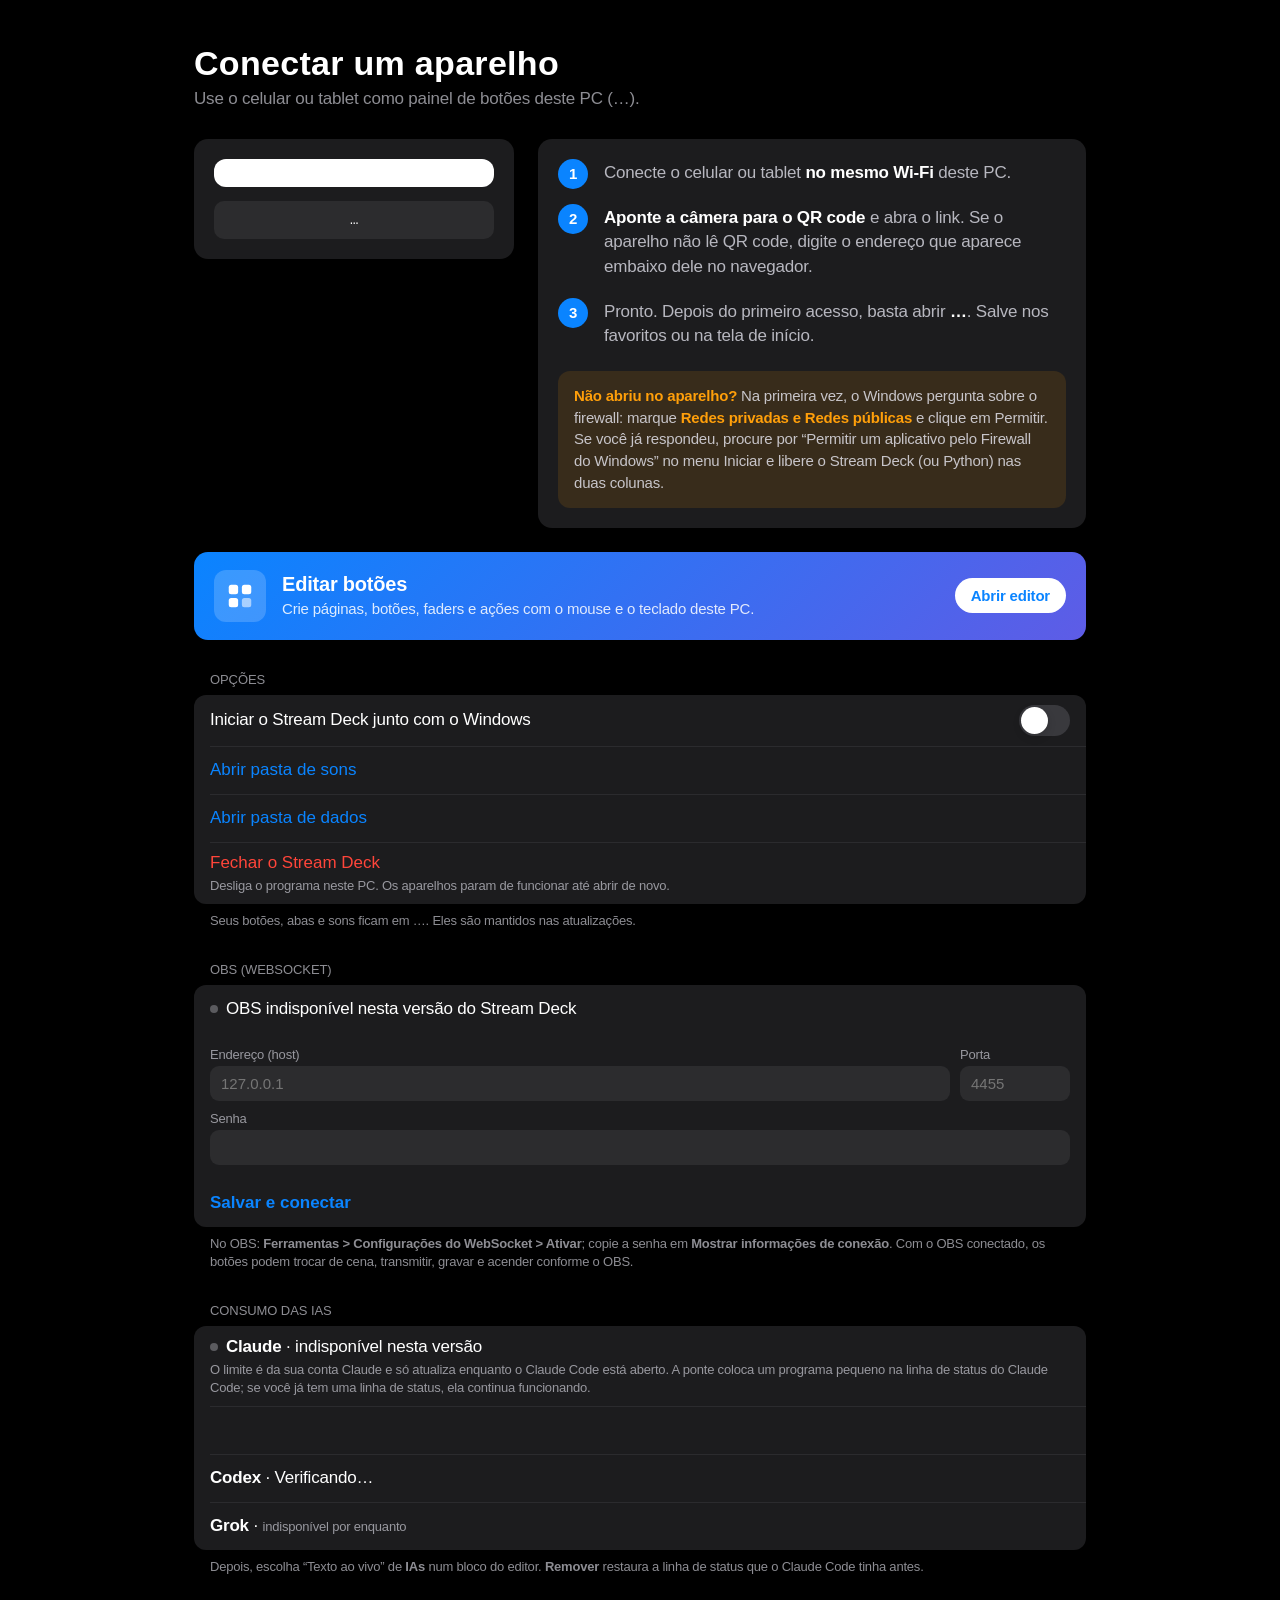
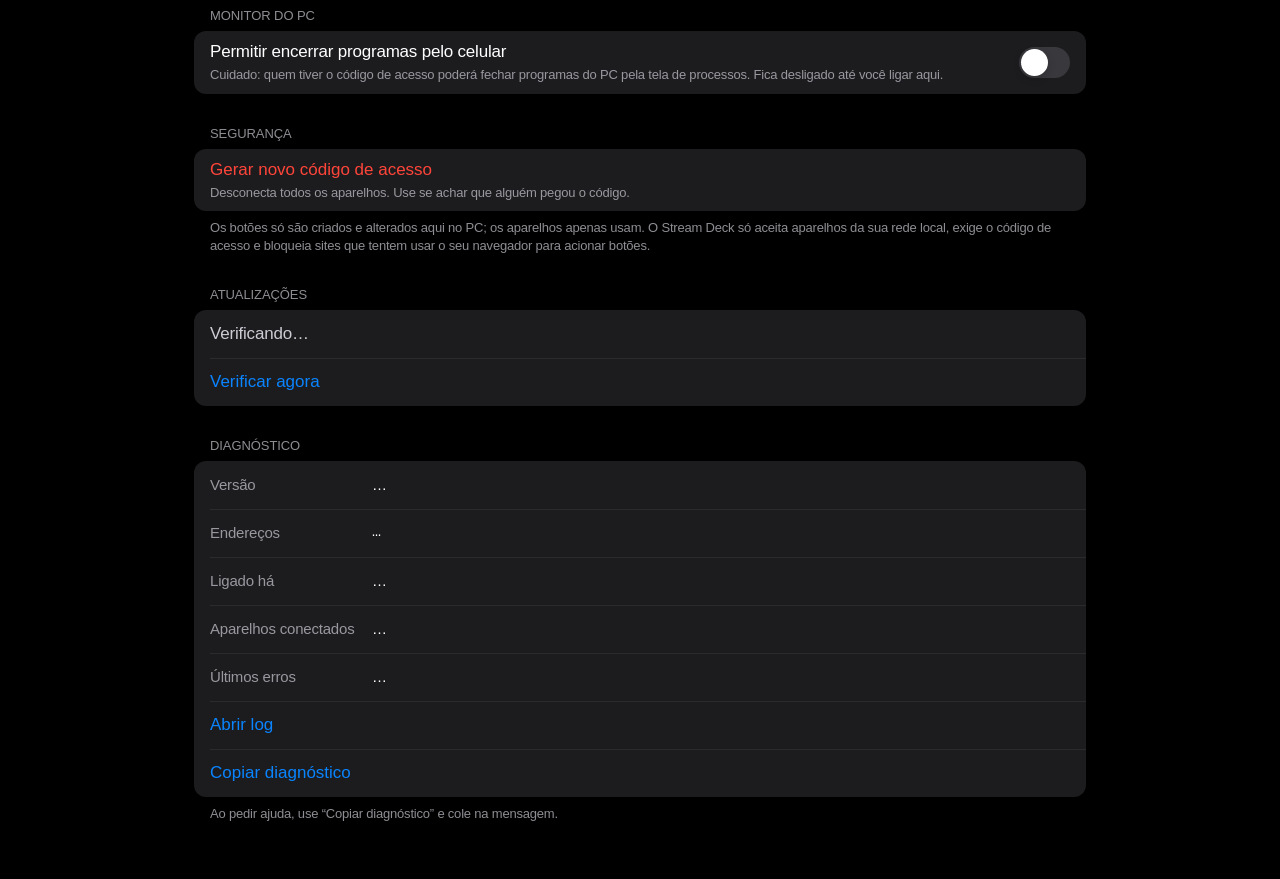
==== web/conectar.html @ 235fecc7 "WIP 2.9: editor e Conectar (em andamento) Co-Authored-By: Claude Opus 5.5 <noreply@anthropic.com> Cl" ====
<!DOCTYPE html>
<html lang="pt-br">
<head>
<meta charset="utf-8">
<meta name="viewport" content="width=device-width, initial-scale=1">
<meta name="theme-color" content="#000000">
<title>Stream Deck · Conectar aparelho</title>
<style>
  * { box-sizing: border-box; }
  html { background: #000; }
  body { margin: 0; background: #000; color: #fff; -webkit-font-smoothing: antialiased;
    font-family: -apple-system, BlinkMacSystemFont, "SF Pro Text", "Helvetica Neue", "Segoe UI", Roboto, Arial, sans-serif;
    font-size: 17px; letter-spacing: -0.2px; }
  main { max-width: 940px; margin: 0 auto; padding: 44px 24px 56px; }
  h1 { font-size: 34px; font-weight: 700; letter-spacing: 0.3px; margin: 0 0 6px; }
  .sub { color: rgba(235,235,245,0.6); margin: 0 0 30px; font-size: 17px; }
  .grid { display: grid; grid-template-columns: 320px 1fr; gap: 24px; align-items: start; }
  .card { background: #1c1c1e; border-radius: 14px; padding: 20px; }
  .hdr { font-size: 13px; text-transform: uppercase; color: rgba(235,235,245,0.6); margin: 32px 16px 8px; letter-spacing: -0.08px; }
  .foot { font-size: 13px; line-height: 18px; color: rgba(235,235,245,0.6); margin: 8px 16px 0; }
  #qr { background: #fff; border-radius: 12px; padding: 14px; display: flex; justify-content: center; }
  #qr svg, #qr img { display: block; width: 100%; height: auto; }
  .url { font-family: "SF Mono", Menlo, Consolas, monospace; font-size: 14px; background: #2c2c2e; border-radius: 10px;
    padding: 11px 12px; margin-top: 14px; word-break: break-all; user-select: all; text-align: center; color: #fff; }
  ol { margin: 0; padding: 0; list-style: none; counter-reset: s; }
  ol li { position: relative; padding: 2px 0 18px 46px; line-height: 1.45; color: rgba(235,235,245,0.75); counter-increment: s; }
  ol li:before { content: counter(s); position: absolute; left: 0; top: 0; width: 30px; height: 30px; border-radius: 15px;
    background: #0a84ff; color: #fff; font-weight: 600; font-size: 15px; line-height: 30px; text-align: center; }
  ol b { color: #fff; font-weight: 600; }
  .tip { margin-top: 4px; padding: 14px 16px; border-radius: 12px; background: rgba(255,159,10,0.12);
    color: rgba(235,235,245,0.8); font-size: 15px; line-height: 1.45; }
  .tip b { color: #ff9f0a; }
  .list { background: #1c1c1e; border-radius: 12px; overflow: hidden; }
  .item { display: flex; align-items: center; gap: 12px; min-height: 48px; padding: 10px 16px; position: relative; }
  .item + .item:before { content: ""; position: absolute; left: 16px; right: 0; top: 0; height: 1px; background: rgba(84,84,88,0.55); transform: scaleY(0.5); }
  .item .t { flex: 1; line-height: 1.35; }
  .item .s { display: block; font-size: 13px; color: rgba(235,235,245,0.6); margin-top: 2px; }
  label.item { cursor: pointer; }
  /* checkbox como chave do iOS */
  input[type=checkbox] { -webkit-appearance: none; appearance: none; flex: none; position: relative; width: 51px; height: 31px;
    border-radius: 16px; background: rgba(120,120,128,0.32); cursor: pointer; margin: 0; transition: background 0.25s; outline: none; }
  input[type=checkbox]:after { content: ""; position: absolute; left: 2px; top: 2px; width: 27px; height: 27px; border-radius: 14px;
    background: #fff; box-shadow: 0 3px 8px rgba(0,0,0,0.15); transition: transform 0.25s; }
  input[type=checkbox]:checked { background: #30d158; }
  input[type=checkbox]:checked:after { transform: translateX(20px); }
  button { background: none; border: 0; padding: 0; color: #0a84ff; font: inherit; font-size: 17px; cursor: pointer; text-align: left; }
  button:hover { opacity: 0.75; }
  button.danger { color: #ff453a; }
  button.primary { font-weight: 600; }
  .item.btn { cursor: pointer; }
  .item.btn:hover { background: #2c2c2e; }
  .item.btn > button { flex: 1; min-height: 28px; }
  #applyRow:has(#apply[style*="none"]) { display: none; }
  #upd { line-height: 1.55; color: rgba(235,235,245,0.85); }
  #upd b { color: #fff; font-weight: 600; }
  #upd .new { color: #30d158; font-weight: 600; }
  #upd a { color: #0a84ff; }
  #notes { white-space: pre-wrap; background: #2c2c2e; border-radius: 10px; padding: 10px 12px;
    font-size: 14px; color: rgba(235,235,245,0.85); margin-top: 10px; display: none; max-height: 220px; overflow: auto; }
  a.edit { display: flex; align-items: center; gap: 16px; margin-top: 24px; padding: 18px 20px; border-radius: 14px;
    background: linear-gradient(135deg, #0a84ff, #5e5ce6); color: #fff; text-decoration: none; }
  a.edit:hover { filter: brightness(1.08); }
  a.edit .ei { flex: none; width: 52px; height: 52px; border-radius: 12px; background: rgba(255,255,255,0.18);
    display: flex; align-items: center; justify-content: center; }
  a.edit .et { flex: 1; line-height: 1.35; }
  a.edit .et b { display: block; font-size: 20px; font-weight: 700; }
  a.edit .et span { font-size: 15px; color: rgba(255,255,255,0.85); }
  a.edit .ego { flex: none; background: #fff; color: #0a84ff; font-weight: 600; font-size: 15px; padding: 9px 16px; border-radius: 18px; }
  .muted { color: rgba(235,235,245,0.6); font-size: 13px; }
  .warn { margin: 0; padding: 12px 16px; background: rgba(255,159,10,0.12); color: #ff9f0a; font-size: 14px; line-height: 1.4; }
  .kv { display: flex; gap: 12px; }
  .kv .k { flex: none; width: 150px; color: rgba(235,235,245,0.6); font-size: 15px; }
  .kv .v { flex: 1; min-width: 0; font-size: 15px; word-break: break-all; }
  .mono { font-family: "SF Mono", Menlo, Consolas, monospace; font-size: 14px; }
  .dot { display: inline-block; width: 8px; height: 8px; border-radius: 4px; background: #30d158; margin-right: 8px; vertical-align: 1px; }
  .dot.old { background: rgba(235,235,245,0.3); }
  .err { font-family: "SF Mono", Menlo, Consolas, monospace; font-size: 13px; color: #ff6961; word-break: break-word; }
  .err .muted { font-family: inherit; margin-right: 8px; }
  #diagCopy { position: absolute; left: -9999px; top: 0; width: 1px; height: 1px; }
  .obsf { display: grid; grid-template-columns: 1fr 110px; gap: 10px; padding: 14px 16px; }
  .obsf label { display: block; font-size: 13px; color: rgba(235,235,245,0.6); }
  .obsf input { display: block; width: 100%; margin-top: 4px; background: #2c2c2e; border: 0; border-radius: 9px; color: #fff;
    font: inherit; font-size: 15px; padding: 9px 11px; outline: none; }
  .obsf input:focus { box-shadow: 0 0 0 2px #0a84ff; }
  .obsf .full { grid-column: 1 / -1; }
  #obsDot { background: rgba(235,235,245,0.3); }
  #obsDot.on { background: #30d158; }
  @media (max-width: 760px) { .grid { grid-template-columns: 1fr; } main { padding: 28px 16px 40px; } h1 { font-size: 28px; } }
</style>
</head>
<body>
<main>
  <h1>Conectar um aparelho</h1>
  <p class="sub">Use o celular ou tablet como painel de botões deste PC (<span id="pcname">…</span>).</p>

  <div class="grid">
    <div class="card">
      <div id="qr"></div>
      <div class="url" id="first">…</div>
    </div>
    <div class="card">
      <ol>
        <li>Conecte o celular ou tablet <b>no mesmo Wi-Fi</b> deste PC.</li>
        <li><b>Aponte a câmera para o QR code</b> e abra o link. Se o aparelho não lê QR code, digite o endereço que aparece embaixo dele no navegador.</li>
        <li>Pronto. Depois do primeiro acesso, basta abrir <b id="short">…</b>. Salve nos favoritos ou na tela de início.</li>
      </ol>
      <div class="tip">
        <b>Não abriu no aparelho?</b> Na primeira vez, o Windows pergunta sobre o firewall: marque
        <b>Redes privadas e Redes públicas</b> e clique em Permitir. Se você já respondeu, procure por
        “Permitir um aplicativo pelo Firewall do Windows” no menu Iniciar e libere o Stream Deck (ou Python) nas duas colunas.
      </div>
    </div>
  </div>

  <a class="edit" href="/editar">
    <span class="ei"><svg width="30" height="30" viewBox="0 0 24 24"><rect x="3" y="3" width="7.5" height="7.5" rx="2" fill="#fff"/><rect x="13.5" y="3" width="7.5" height="7.5" rx="2" fill="#fff"/><rect x="3" y="13.5" width="7.5" height="7.5" rx="2" fill="#fff"/><rect x="13.5" y="13.5" width="7.5" height="7.5" rx="2" fill="#fff" opacity="0.55"/></svg></span>
    <span class="et"><b>Editar botões</b><span>Crie páginas, botões, faders e ações com o mouse e o teclado deste PC.</span></span>
    <span class="ego">Abrir editor</span>
  </a>

  <div class="hdr">Opções</div>
  <div class="list">
    <label class="item" id="autoWrap"><span class="t">Iniciar o Stream Deck junto com o Windows</span><input type="checkbox" id="auto"></label>
    <div class="item btn"><button id="sounds">Abrir pasta de sons</button></div>
    <div class="item btn"><button id="data">Abrir pasta de dados</button></div>
    <div class="item btn"><span class="t"><button id="quit" class="danger">Fechar o Stream Deck</button>
      <span class="s" id="quitMsg">Desliga o programa neste PC. Os aparelhos param de funcionar até abrir de novo.</span></span></div>
  </div>
  <p class="foot">Seus botões, abas e sons ficam em <span id="datapath">…</span>. Eles são mantidos nas atualizações.</p>

  <div class="hdr">OBS (WebSocket)</div>
  <div class="list" id="obsCard">
    <div class="item"><span class="t"><span class="dot" id="obsDot"></span><span id="obsStatus">Verificando…</span>
      <span class="s err" id="obsErr" style="display:none"></span></span></div>
    <div class="obsf">
      <label>Endereço (host)<input id="obsHost" placeholder="127.0.0.1" autocomplete="off" spellcheck="false"></label>
      <label>Porta<input id="obsPort" type="number" min="1" max="65535" placeholder="4455"></label>
      <label class="full">Senha<input id="obsPass" type="password" autocomplete="new-password"></label>
    </div>
    <div class="item btn"><button id="obsSave" class="primary">Salvar e conectar</button></div>
  </div>
  <p class="foot">No OBS: <b>Ferramentas &gt; Configurações do WebSocket &gt; Ativar</b>; copie a senha em
    <b>Mostrar informações de conexão</b>. Com o OBS conectado, os botões podem trocar de cena, transmitir, gravar e acender conforme o OBS.</p>

  <div class="hdr">Consumo das IAs</div>
  <div class="list" id="iaCard">
    <div class="item"><span class="t"><span class="dot old" id="iaDot"></span><b>Claude</b> · <span id="iaClaude">Verificando…</span>
      <span class="s">O limite é da sua conta Claude e só atualiza enquanto o Claude Code está aberto. A ponte coloca um programa pequeno na linha de status do Claude Code; se você já tem uma linha de status, ela continua funcionando.</span>
      <span class="s err" id="iaErr" style="display:none"></span></span></div>
    <div class="item btn"><button id="iaBtn" class="primary">Instalar a ponte</button></div>
    <div class="item"><span class="t"><b>Codex</b> · <span id="iaCodex">Verificando…</span></span></div>
    <div class="item"><span class="t"><b>Grok</b> · <span class="muted">indisponível por enquanto</span></span></div>
  </div>
  <p class="foot">Depois, escolha “Texto ao vivo” de <b>IAs</b> num bloco do editor. <b>Remover</b> restaura a linha de status que o Claude Code tinha antes.</p>

  <div class="hdr">Monitor do PC</div>
  <div class="list">
    <label class="item" id="killWrap"><span class="t">Permitir encerrar programas pelo celular
      <span class="s">Cuidado: quem tiver o código de acesso poderá fechar programas do PC pela tela de processos. Fica desligado até você ligar aqui.</span></span><input type="checkbox" id="allowKill"></label>
  </div>

  <div class="hdr">Segurança</div>
  <div class="list">
    <div id="weak" class="warn" style="display:none">Seu código de acesso é curto (de uma versão antiga).
      Gere um novo para mais segurança. Depois, leia o QR code de novo em cada aparelho.</div>
    <div class="item btn"><span class="t"><button id="newcode" class="danger">Gerar novo código de acesso</button>
      <span class="s">Desconecta todos os aparelhos. Use se achar que alguém pegou o código.</span></span></div>
  </div>
  <p class="foot">Os botões só são criados e alterados aqui no PC; os aparelhos apenas usam.
    O Stream Deck só aceita aparelhos da sua rede local, exige o código de acesso
    e bloqueia sites que tentem usar o seu navegador para acionar botões.</p>

  <div class="hdr">Atualizações</div>
  <div class="list">
    <div class="item"><div class="t"><div id="upd">Verificando…</div><div id="notes"></div></div></div>
    <div class="item btn"><button id="check">Verificar agora</button></div>
    <div class="item btn" id="applyRow"><button id="apply" class="primary" style="display:none">Atualizar agora</button></div>
  </div>

  <div class="hdr">Diagnóstico</div>
  <div class="list" id="diag">
    <div class="item"><span class="t kv"><span class="k">Versão</span><span class="v" id="dVer">…</span></span></div>
    <div class="item"><span class="t kv"><span class="k">Endereços</span><span class="v mono" id="dAddr">…</span></span></div>
    <div class="item"><span class="t kv"><span class="k">Ligado há</span><span class="v" id="dUp">…</span></span></div>
    <div class="item"><span class="t kv"><span class="k">Aparelhos conectados</span><span class="v" id="dCli">…</span></span></div>
    <div class="item"><span class="t kv"><span class="k">Últimos erros</span><span class="v" id="dErr">…</span></span></div>
    <div class="item btn"><button id="openlog">Abrir log</button></div>
    <div class="item btn"><button id="copydiag">Copiar diagnóstico</button></div>
  </div>
  <p class="foot" id="dFoot">Ao pedir ajuda, use “Copiar diagnóstico” e cole na mensagem.</p>
  <textarea id="diagCopy" readonly aria-hidden="true" tabindex="-1"></textarea>
</main>

<script src="/qrcode.js"></script>
<script>
const $ = (id) => document.getElementById(id);
const esc = (t) => String(t == null ? "" : t).replace(/[&<>"]/g, (c) => ({ "&": "&amp;", "<": "&lt;", ">": "&gt;", '"': "&quot;" }[c]));
let info = null;

async function api(path, body) {
  const r = await fetch(path, body === undefined ? { headers: { "X-StreamDeck": "1" } } : {
    method: "POST", headers: { "Content-Type": "application/json", "X-StreamDeck": "1" }, body: JSON.stringify(body)
  });
  return r.json();
}

function showUpdate(u) {
  const box = $("upd");
  let html = "Versão instalada: <b>" + esc(u.version) + "</b>";
  if (u.latest) html += " &nbsp;·&nbsp; última publicada: <b>" + esc(u.latest) + "</b>";
  if (u.available) html += '<br><span class="new">Nova versão disponível!</span>';
  else if (u.latest) html += "<br>Você está na versão mais recente.";
  if (u.state === "downloading") html += "<br>Baixando a atualização…";
  if (u.state === "restarting") html += "<br>Reiniciando com a versão nova…";
  if (u.error) html += '<br><span class="muted">Não foi possível verificar: ' + esc(u.error) + "</span>";
  if (u.checked) html += '<br><span class="muted">Última verificação: ' + esc(u.checked) + "</span>";
  if (u.available && !u.auto && u.page) html += '<br>Baixe a versão nova em <a style="color:#58a6ff" href="' + esc(u.page) + '" target="_blank">' + esc(u.page) + "</a>";
  box.innerHTML = html;
  $("notes").style.display = u.available && u.notes ? "block" : "none";
  $("notes").textContent = u.notes || "";
  $("apply").style.display = u.available && u.auto ? "" : "none";
}

async function load() {
  info = await api("/api/local/info");
  $("pcname").textContent = info.name;
  $("first").textContent = info.first;
  $("short").textContent = info.base;
  $("datapath").textContent = info.data;
  $("auto").checked = info.autostart;
  $("autoWrap").style.display = info.windows ? "" : "none";
  const qr = qrcode(0, "M");
  qr.addData(info.first);
  qr.make();
  $("qr").innerHTML = qr.createSvgTag({ cellSize: 6, margin: 2, scalable: true });
  showUpdate(info.update);
  $("weak").style.display = info.weak ? "" : "none";
}

$("newcode").onclick = async () => {
  if (!confirm("Gerar um novo código? Todos os aparelhos precisarão ler o QR code de novo.")) return;
  const r = await api("/api/local/newcode", {});
  if (!r.ok) return alert(r.error);
  load();
};

$("auto").onchange = async (e) => {
  const r = await api("/api/local/autostart", { on: e.target.checked });
  if (!r.ok) { alert("Não foi possível: " + r.error); e.target.checked = !e.target.checked; }
};
$("sounds").onclick = () => api("/api/local/sounds", {});
$("data").onclick = () => api("/api/local/data", {});
$("check").onclick = async () => { $("upd").textContent = "Verificando…"; showUpdate(await api("/api/update/check", {})); };
$("apply").onclick = async () => {
  if (!confirm("Atualizar agora? O Stream Deck reinicia sozinho e seus botões são mantidos.")) return;
  const r = await api("/api/update/apply", {});
  if (!r.ok) return alert(r.error);
  $("upd").textContent = "Baixando e instalando… a página recarrega sozinha.";
  const from = info.update.version;
  const t = setInterval(async () => {
    try {
      const u = await api("/api/update");
      if (u.version !== from) { clearInterval(t); location.reload(); }
      else showUpdate(u);
    } catch (e) { /* reiniciando */ }
  }, 2000);
};

load();

/* ------------------------------------------------------- diagnostico --- */
var diagData = null, diagTimer = null;
function ago(sec) {
  sec = Math.max(0, Math.round(sec));
  if (sec < 60) return "agora";
  var m = Math.floor(sec / 60);
  if (m < 60) return "há " + m + " min";
  var h = Math.floor(m / 60);
  if (h < 24) return "há " + h + " h" + (m % 60 ? " " + (m % 60) + " min" : "");
  return "há " + Math.floor(h / 24) + " d";
}
function dur(sec) {
  var d = Math.floor(sec / 86400), h = Math.floor(sec % 86400 / 3600), m = Math.floor(sec % 3600 / 60);
  if (d) return d + " d " + h + " h";
  if (h) return h + " h " + m + " min";
  return m + " min";
}
function hhmm(epoch) {
  var d = new Date(epoch * 1000);
  function two(n) { return (n < 10 ? "0" : "") + n; }
  return two(d.getDate()) + "/" + two(d.getMonth() + 1) + " " + two(d.getHours()) + ":" + two(d.getMinutes());
}
function addrList(d) {
  var a = (d.addresses && d.addresses.length) ? d.addresses : [d.lan_ip];
  return a.map(function (ip) { return ip + ":" + d.port; });
}
function showDiag(d) {
  diagData = d;
  var now = Date.now() / 1000;
  $("dVer").innerHTML = esc(d.version) + ' <span class="muted">· Python ' + esc(d.python) + (d.frozen ? " · .exe" : "") + " · " + esc(d.platform) + "</span>";
  $("dAddr").innerHTML = addrList(d).map(esc).join("<br>");
  $("dUp").textContent = dur(d.uptime_s);
  if (!d.clients.length) $("dCli").innerHTML = '<span class="muted">Nenhum aparelho desde que o Stream Deck abriu</span>';
  else $("dCli").innerHTML = d.clients.map(function (c) {
    var age = now - c.last_seen;
    return '<span class="dot' + (age > 120 ? " old" : "") + '"></span><span class="mono">' + esc(c.ip) + "</span> " +
      '<span class="muted">' + esc(ago(age)) + (c.user_agent ? " · " + esc(c.user_agent) : "") + "</span>";
  }).join("<br>");
  if (!d.recent_errors.length) $("dErr").innerHTML = '<span class="muted">Nenhum erro</span>';
  else $("dErr").innerHTML = d.recent_errors.slice(-8).reverse().map(function (e) {
    return '<div class="err"><span class="muted">' + esc(hhmm(e.when)) + "</span>" + esc(e.text) + "</div>";
  }).join("");
  $("dFoot").textContent = "Log em " + d.log_path + ". Ao pedir ajuda, use “Copiar diagnóstico” e cole na mensagem.";
}
function diagText(d) {
  var now = Date.now() / 1000, L = [];
  L.push("Stream Deck " + d.version + (d.frozen ? " (.exe)" : " (Python " + d.python + ")"));
  L.push("Sistema: " + d.platform);
  L.push("Dados: " + d.data_dir);
  L.push("Log: " + d.log_path);
  L.push("Endereços: " + addrList(d).join(", "));
  L.push("Ligado há: " + dur(d.uptime_s));
  if (d.autostart != null) L.push("Iniciar com o Windows: " + (d.autostart ? "sim" : "não"));
  if (d.update) L.push("Atualização: " + (d.update.available ? "disponível " + d.update.latest : "em dia") + (d.update.error ? " (erro: " + d.update.error + ")" : ""));
  L.push("Aparelhos (" + d.clients.length + "):");
  d.clients.forEach(function (c) { L.push("  " + c.ip + " - " + ago(now - c.last_seen) + (c.user_agent ? " - " + c.user_agent : "")); });
  L.push("Últimos erros (" + d.recent_errors.length + "):");
  if (!d.recent_errors.length) L.push("  nenhum");
  d.recent_errors.forEach(function (e) { L.push("  [" + hhmm(e.when) + "] " + e.text); });
  return L.join("\n");
}
function loadDiag() {
  var x = new XMLHttpRequest();
  x.open("GET", "/api/local/diag?t=" + Date.now(), true);
  x.setRequestHeader("X-StreamDeck", "1");
  x.onload = function () {
    try { var d = JSON.parse(x.responseText); if (d && d.ok) showDiag(d); } catch (e) { /* ignora */ }
  };
  x.send(null);
}
function diagLoop() {
  clearInterval(diagTimer);
  if (document.hidden) return;
  loadDiag();
  diagTimer = setInterval(function () { if (!document.hidden) loadDiag(); }, 5000);
}
document.addEventListener("visibilitychange", diagLoop);
diagLoop();
$("quit").onclick = function () {
  if (!confirm("Fechar o Stream Deck? Os aparelhos param de funcionar até você abrir o programa de novo.")) return;
  var b = $("quit");
  b.disabled = true;
  fetch("/api/local/quit", { method: "POST", headers: { "X-StreamDeck": "1", "Content-Type": "application/json" }, body: "{}" })
    .then(function (r) { if (!r.ok) throw new Error("HTTP " + r.status); })
    .then(function () {
      clearInterval(diagTimer);
      b.textContent = "Stream Deck fechado";
      $("quitMsg").textContent = "Stream Deck fechado. Para usar de novo, abra o programa pelo menu Iniciar ou pelo atalho.";
    }, function (e) { b.disabled = false; alert("Não consegui fechar: " + e.message); });
};
$("openlog").onclick = function () {
  api("/api/local/openlog", {}).then(function (r) { if (!r.ok) alert("Não abriu o log: " + r.error); });
};
$("copydiag").onclick = function () {
  if (!diagData) return;
  var text = diagText(diagData), b = $("copydiag");
  function done() { b.textContent = "Copiado ✓"; setTimeout(function () { b.textContent = "Copiar diagnóstico"; }, 2000); }
  function fallback() {
    var ta = $("diagCopy");
    ta.value = text; ta.focus(); ta.select();
    var ok = false;
    try { ok = document.execCommand("copy"); } catch (e) { ok = false; }
    if (ok) done(); else { ta.style.cssText = "position:static;width:100%;height:200px;margin-top:8px"; ta.select(); b.textContent = "Selecione e copie (Ctrl+C)"; }
  }
  if (navigator.clipboard && navigator.clipboard.writeText) navigator.clipboard.writeText(text).then(done, fallback);
  else fallback();
};

/* ---------------------------------------------------------------- OBS --- */
var obsTimer = null, obsFilled = false;
function obsReq(method, body, cb) {
  var x = new XMLHttpRequest();
  x.open(method, "/api/local/obs" + (method === "GET" ? "?t=" + Date.now() : ""), true);
  x.setRequestHeader("X-StreamDeck", "1");
  if (body) x.setRequestHeader("Content-Type", "application/json");
  x.onload = function () {
    var d = null;
    try { d = JSON.parse(x.responseText); } catch (e) { d = null; }
    cb(x.status === 200 && d && d.ok !== false, d, x.status);
  };
  x.onerror = function () { cb(false, null, 0); };
  x.send(body ? JSON.stringify(body) : null);
}
function showObs(ok, d, status) {
  var st = $("obsStatus"), er = $("obsErr");
  if (!d || status === 404) {
    st.textContent = "OBS indisponível nesta versão do Stream Deck";
    $("obsDot").className = "dot";
    er.style.display = "none";
    return;
  }
  /* preenche os campos so uma vez (nao atrapalha quem esta digitando) */
  if (!obsFilled) {
    obsFilled = true;
    $("obsHost").value = d.host || "127.0.0.1";
    $("obsPort").value = d.port || 4455;
  }
  $("obsPass").placeholder = d.has_password ? "(salva)" : "senha do WebSocket (se houver)";
  st.textContent = d.connected ? "Conectado" : "Desconectado";
  $("obsDot").className = "dot" + (d.connected ? " on" : "");
  er.textContent = d.error || "";
  er.style.display = d.error && !d.connected ? "" : "none";
}
function loadObs() { obsReq("GET", null, showObs); }
function obsLoop() {
  clearInterval(obsTimer);
  if (document.hidden) return;
  loadObs();
  obsTimer = setInterval(function () { if (!document.hidden) loadObs(); }, 5000);
}
$("obsSave").onclick = function () {
  var port = parseInt($("obsPort").value, 10) || 4455;
  if (port < 1 || port > 65535) { alert("Porta inválida"); return; }
  var body = { host: ($("obsHost").value || "").replace(/^\s+|\s+$/g, "") || "127.0.0.1", port: port };
  /* senha em branco = mantem a salva */
  if ($("obsPass").value) body.password = $("obsPass").value;
  var b = $("obsSave");
  b.disabled = true; b.textContent = "Salvando…";
  obsReq("POST", body, function (ok, d, status) {
    b.disabled = false; b.textContent = "Salvar e conectar";
    if (!ok) { alert("Não salvou: " + (d && d.error || "HTTP " + status)); return; }
    $("obsPass").value = "";
    $("obsStatus").textContent = "Conectando…";
    setTimeout(loadObs, 1500);
  });
};
document.addEventListener("visibilitychange", obsLoop);
obsLoop();

/* ------------------------------------------------------ IAs e monitor --- */
var iaBridge = false;
function showIa(d) {
  if (!d) { $("iaClaude").textContent = "indisponível nesta versão"; $("iaBtn").style.display = "none"; return; }
  iaBridge = !!d.bridge_installed;
  var txt = iaBridge ? (d.claude_updated ? "ponte instalada, recebendo dados" : "ponte instalada, aguardando o Claude Code abrir") : "ponte não instalada";
  $("iaClaude").textContent = txt;
  $("iaDot").className = "dot" + (iaBridge && d.claude_updated ? "" : " old");
  $("iaBtn").textContent = iaBridge ? "Remover a ponte" : "Instalar a ponte";
  $("iaBtn").className = iaBridge ? "danger" : "primary";
  $("iaCodex").textContent = d.codex_found ? "encontrado" : "não encontrado";
  $("allowKill").checked = d.allow_kill === true;
}
function loadIa() { api("/api/local/ia").then(showIa, function () { showIa(null); }); }
$("iaBtn").onclick = function () {
  var b = $("iaBtn"), er = $("iaErr");
  b.disabled = true; er.style.display = "none";
  api("/api/local/ia", { install: !iaBridge }).then(function (r) {
    b.disabled = false;
    if (!r.ok) { er.textContent = r.error || "Não deu certo."; er.style.display = ""; return; }
    loadIa();
  }, function () { b.disabled = false; er.textContent = "Sem resposta do Stream Deck."; er.style.display = ""; });
};
$("allowKill").onchange = function (e) {
  var c = e.target;
  api("/api/local/settings_kill", { allow: c.checked }).then(function (r) {
    if (!r.ok) { c.checked = !c.checked; alert("Não salvou: " + (r.error || "")); }
  }, function () { c.checked = !c.checked; alert("Sem resposta do Stream Deck."); });
};
loadIa();
</script>
</body>
</html>
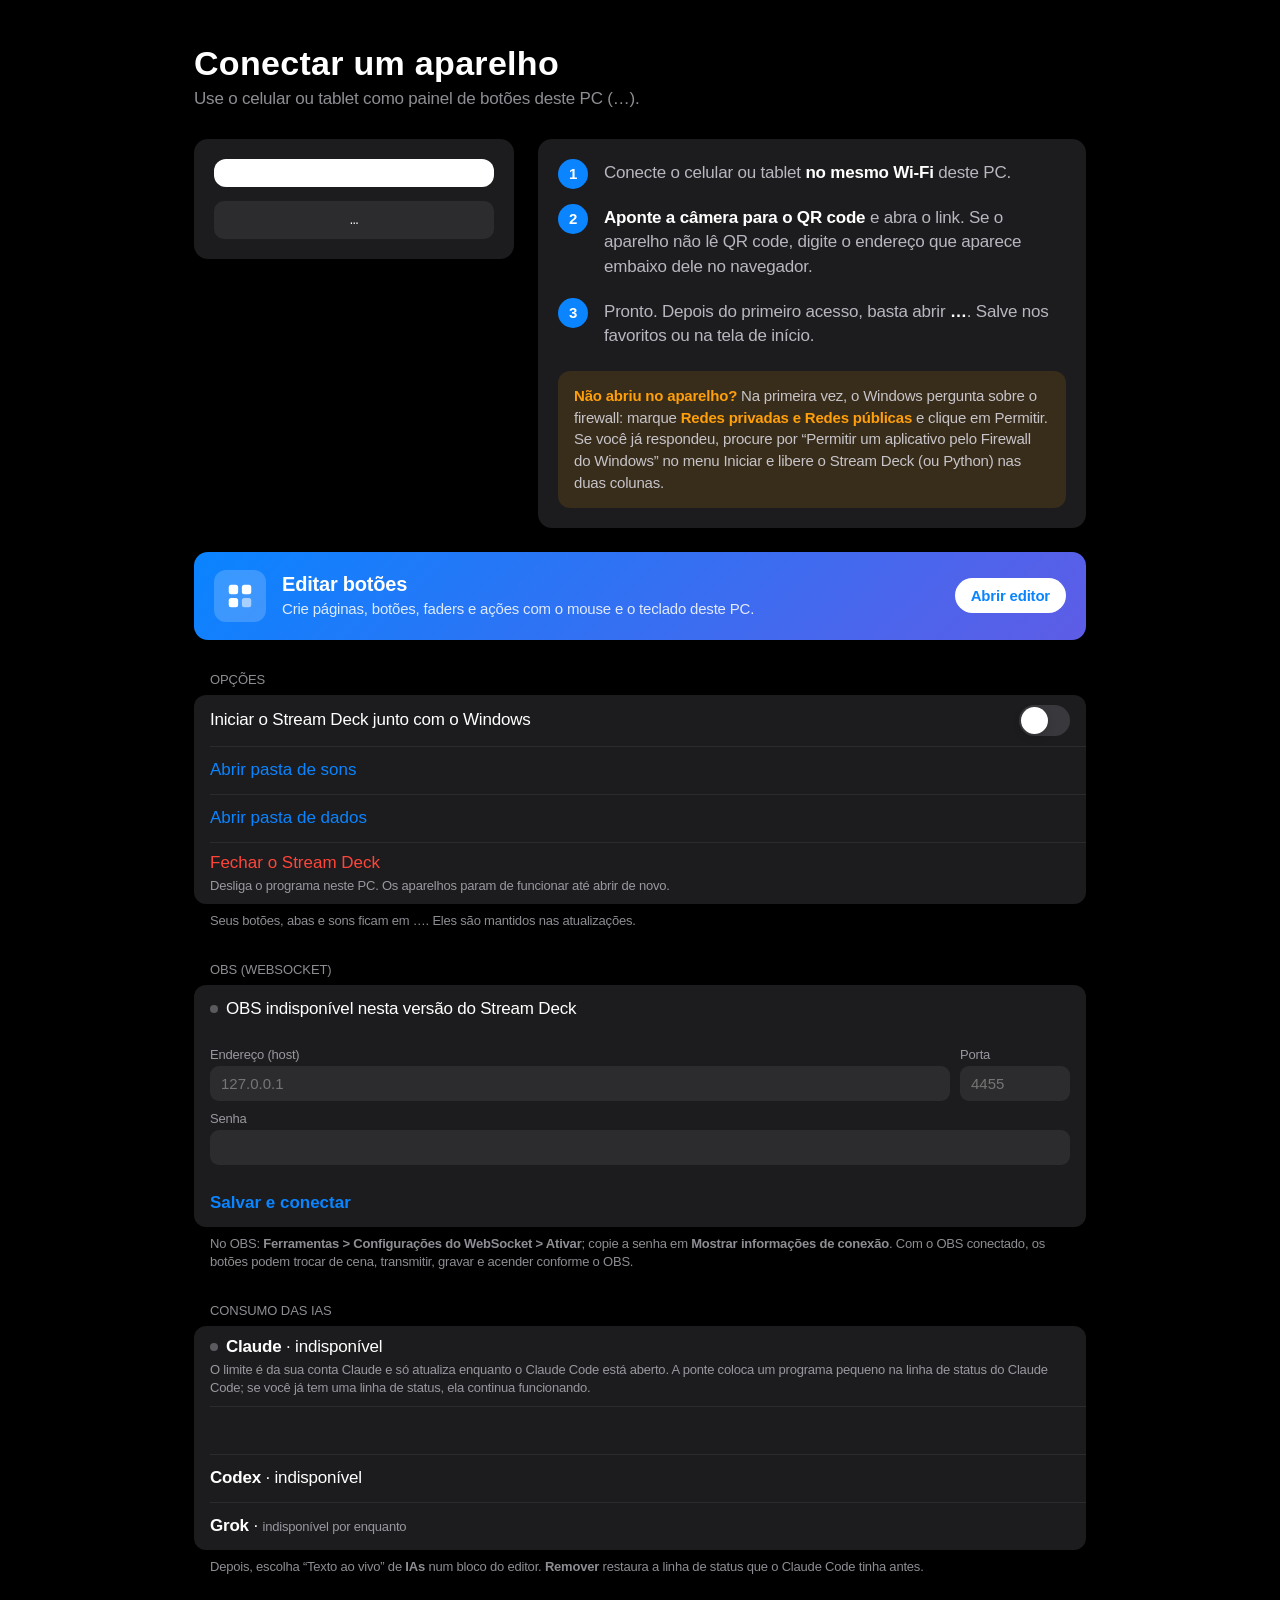
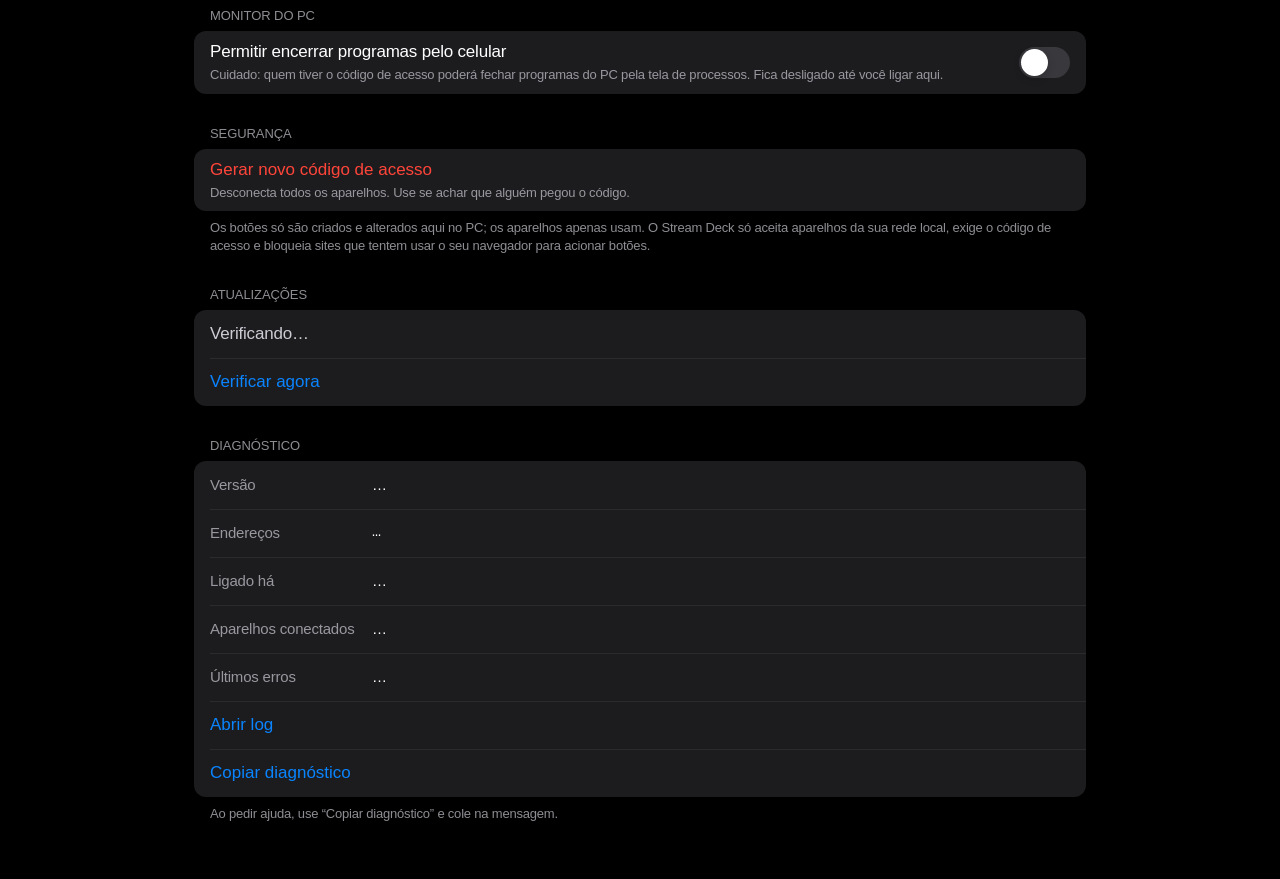
==== commit 9294a6ec: "Editor 2.9: selos nos blocos ao vivo, letra do disco C-Z, Tipo em grade e Conectar com IA indisponiv" ====
--- a/web/conectar.html
+++ b/web/conectar.html
@@ -440,7 +440,12 @@
 /* ------------------------------------------------------ IAs e monitor --- */
 var iaBridge = false;
 function showIa(d) {
-  if (!d) { $("iaClaude").textContent = "indisponível nesta versão"; $("iaBtn").style.display = "none"; return; }
+  if (!d || d.ok === false) {
+    $("iaClaude").textContent = "indisponível"; $("iaCodex").textContent = "indisponível"; $("iaBtn").style.display = "none";
+    $("allowKill").checked = false; $("allowKill").disabled = true;
+    return;
+  }
+  $("allowKill").disabled = false; $("iaBtn").style.display = "";
   iaBridge = !!d.bridge_installed;
   var txt = iaBridge ? (d.claude_updated ? "ponte instalada, recebendo dados" : "ponte instalada, aguardando o Claude Code abrir") : "ponte não instalada";
   $("iaClaude").textContent = txt;
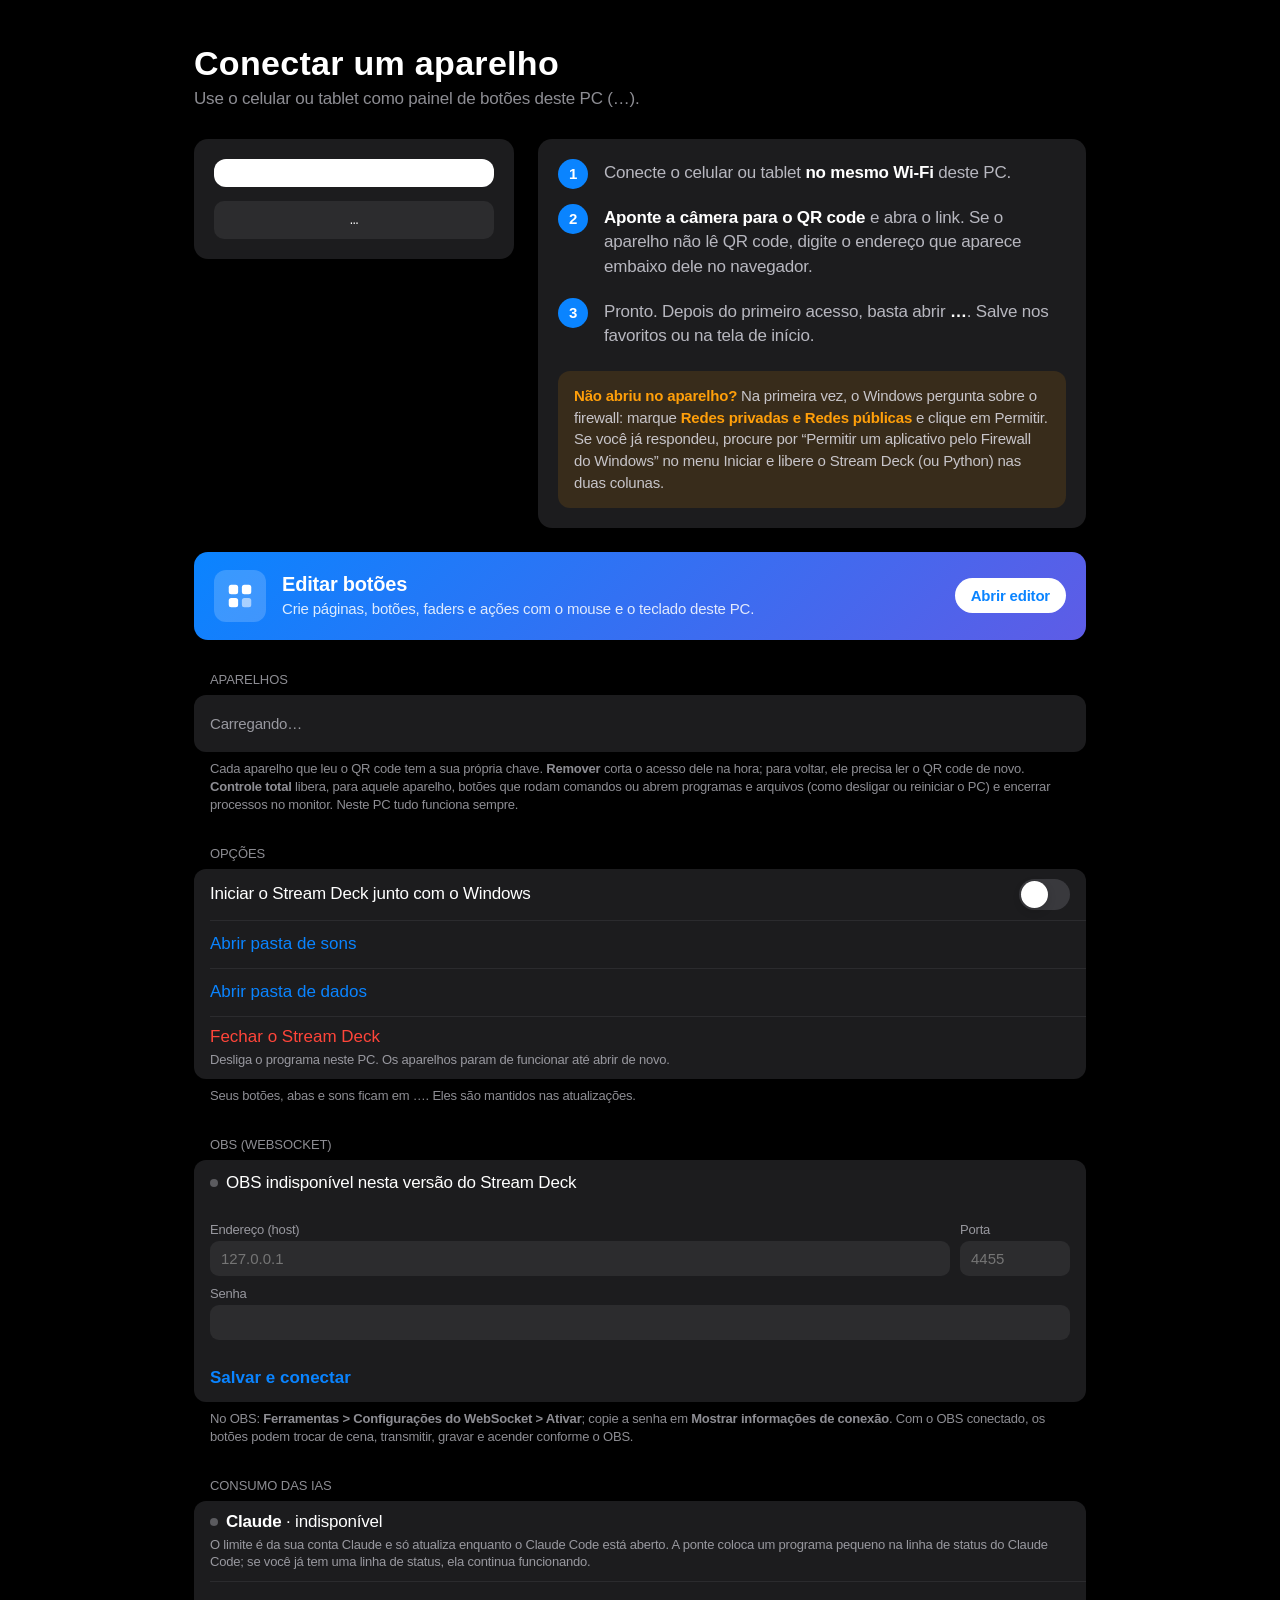
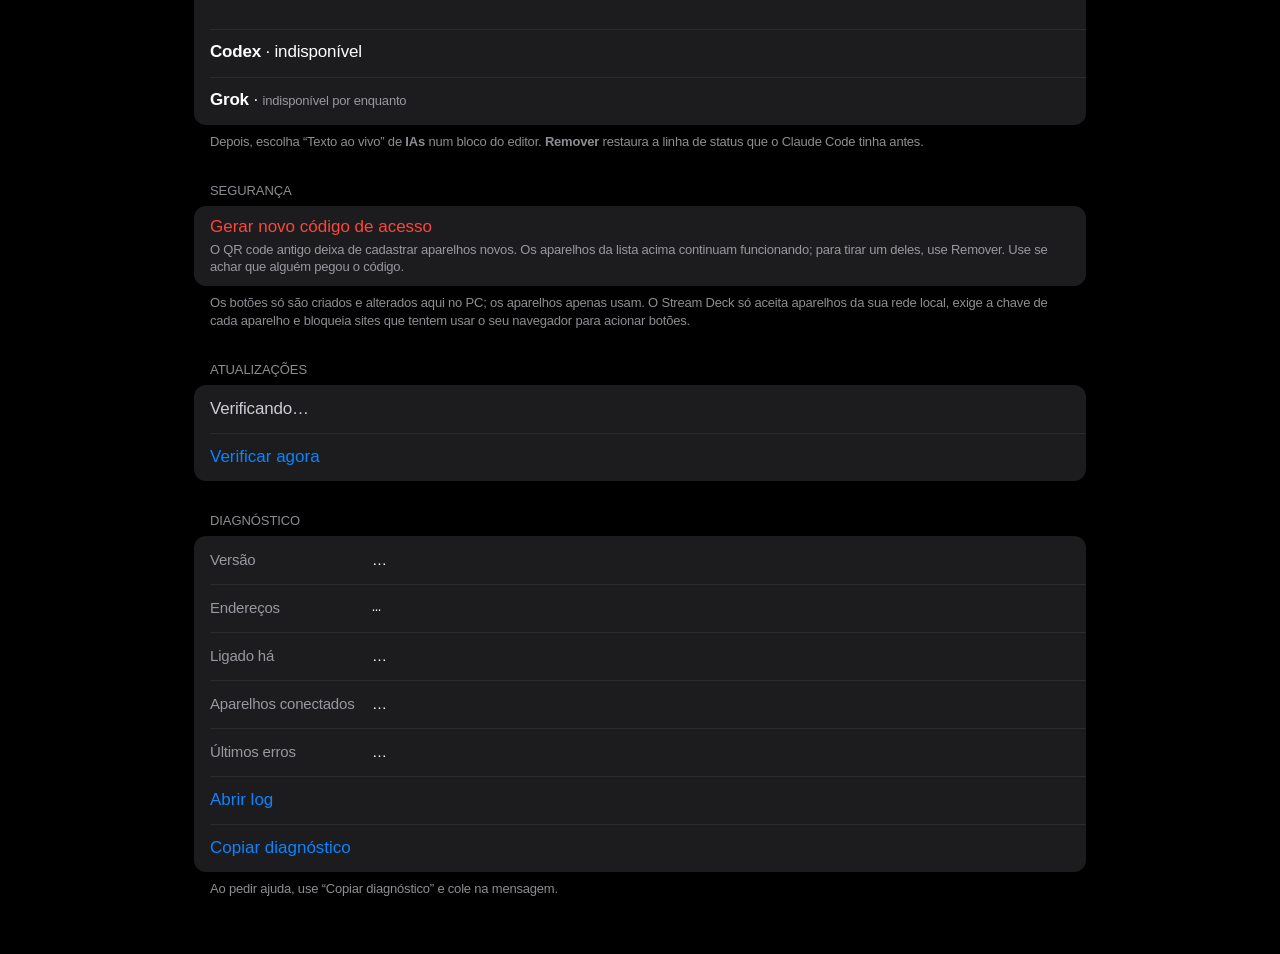
==== commit eb4bbf2d: "2.11: celular esconde paginas nao liberadas e Conectar ganha o cartao Aparelhos Co-Authored-By: Clau" ====
--- a/web/conectar.html
+++ b/web/conectar.html
@@ -85,6 +85,27 @@
   .obsf .full { grid-column: 1 / -1; }
   #obsDot { background: rgba(235,235,245,0.3); }
   #obsDot.on { background: #30d158; }
+  /* aparelhos */
+  .devs { display: flex; flex-direction: column; gap: 12px; }
+  .dev .name { display: flex; align-items: center; gap: 12px; padding: 12px 16px 10px; }
+  .dev .name .ic { flex: none; width: 36px; height: 36px; border-radius: 9px; background: #0a84ff;
+    display: flex; align-items: center; justify-content: center; }
+  .dev .name .nm { flex: 1; min-width: 0; }
+  .dev .name input { width: 100%; background: transparent; border: 0; border-radius: 8px; color: #fff; font: inherit;
+    font-size: 17px; font-weight: 600; padding: 4px 8px; margin-left: -8px; outline: none; }
+  .dev .name input:hover { background: #2c2c2e; }
+  .dev .name input:focus { background: #2c2c2e; box-shadow: 0 0 0 2px #0a84ff; }
+  .dev .name .s { font-size: 13px; color: rgba(235,235,245,0.6); margin-top: 1px; }
+  .chips { display: flex; flex-wrap: wrap; gap: 8px; margin-top: 8px; }
+  .chip { border-radius: 16px; padding: 6px 13px; font-size: 14px; background: #2c2c2e; color: rgba(235,235,245,0.75);
+    cursor: pointer; border: 0; text-align: center; }
+  .chip:hover { opacity: 1; background: #3a3a3c; }
+  .chip.on { background: rgba(10,132,255,0.22); color: #64b5ff; box-shadow: inset 0 0 0 1px rgba(10,132,255,0.6); }
+  .chip.all.on { background: #0a84ff; color: #fff; box-shadow: none; }
+  .badge { display: inline-block; font-size: 12px; font-weight: 600; border-radius: 6px; padding: 2px 7px; margin-left: 6px;
+    vertical-align: 2px; background: rgba(255,159,10,0.18); color: #ff9f0a; }
+  .badge.lim { background: rgba(10,132,255,0.18); color: #64b5ff; }
+  .empty { padding: 18px 16px; color: rgba(235,235,245,0.6); font-size: 15px; line-height: 1.45; }
   @media (max-width: 760px) { .grid { grid-template-columns: 1fr; } main { padding: 28px 16px 40px; } h1 { font-size: 28px; } }
 </style>
 </head>
@@ -118,6 +139,13 @@
     <span class="ego">Abrir editor</span>
   </a>
 
+  <div class="hdr">Aparelhos</div>
+  <div class="devs" id="devs"><div class="list"><div class="empty">Carregando…</div></div></div>
+  <p class="foot">Cada aparelho que leu o QR code tem a sua própria chave. <b>Remover</b> corta o acesso dele na hora;
+    para voltar, ele precisa ler o QR code de novo. <b>Controle total</b> libera, para aquele aparelho, botões que
+    rodam comandos ou abrem programas e arquivos (como desligar ou reiniciar o PC) e encerrar processos no monitor.
+    Neste PC tudo funciona sempre.</p>
+
   <div class="hdr">Opções</div>
   <div class="list">
     <label class="item" id="autoWrap"><span class="t">Iniciar o Stream Deck junto com o Windows</span><input type="checkbox" id="auto"></label>
@@ -153,21 +181,16 @@
   </div>
   <p class="foot">Depois, escolha “Texto ao vivo” de <b>IAs</b> num bloco do editor. <b>Remover</b> restaura a linha de status que o Claude Code tinha antes.</p>
 
-  <div class="hdr">Monitor do PC</div>
-  <div class="list">
-    <label class="item" id="killWrap"><span class="t">Permitir encerrar programas pelo celular
-      <span class="s">Cuidado: quem tiver o código de acesso poderá fechar programas do PC pela tela de processos. Fica desligado até você ligar aqui.</span></span><input type="checkbox" id="allowKill"></label>
-  </div>
-
   <div class="hdr">Segurança</div>
   <div class="list">
     <div id="weak" class="warn" style="display:none">Seu código de acesso é curto (de uma versão antiga).
-      Gere um novo para mais segurança. Depois, leia o QR code de novo em cada aparelho.</div>
+      Gere um novo para mais segurança. Os aparelhos já cadastrados continuam funcionando.</div>
     <div class="item btn"><span class="t"><button id="newcode" class="danger">Gerar novo código de acesso</button>
-      <span class="s">Desconecta todos os aparelhos. Use se achar que alguém pegou o código.</span></span></div>
+      <span class="s">O QR code antigo deixa de cadastrar aparelhos novos. Os aparelhos da lista acima continuam
+        funcionando; para tirar um deles, use Remover. Use se achar que alguém pegou o código.</span></span></div>
   </div>
   <p class="foot">Os botões só são criados e alterados aqui no PC; os aparelhos apenas usam.
-    O Stream Deck só aceita aparelhos da sua rede local, exige o código de acesso
+    O Stream Deck só aceita aparelhos da sua rede local, exige a chave de cada aparelho
     e bloqueia sites que tentem usar o seu navegador para acionar botões.</p>
 
   <div class="hdr">Atualizações</div>
@@ -238,7 +261,7 @@
 }
 
 $("newcode").onclick = async () => {
-  if (!confirm("Gerar um novo código? Todos os aparelhos precisarão ler o QR code de novo.")) return;
+  if (!confirm("Gerar um novo código? O QR code antigo deixa de valer para aparelhos novos. Os aparelhos já cadastrados continuam funcionando.")) return;
   const r = await api("/api/local/newcode", {});
   if (!r.ok) return alert(r.error);
   load();
@@ -442,10 +465,9 @@
 function showIa(d) {
   if (!d || d.ok === false) {
     $("iaClaude").textContent = "indisponível"; $("iaCodex").textContent = "indisponível"; $("iaBtn").style.display = "none";
-    $("allowKill").checked = false; $("allowKill").disabled = true;
     return;
   }
-  $("allowKill").disabled = false; $("iaBtn").style.display = "";
+  $("iaBtn").style.display = "";
   iaBridge = !!d.bridge_installed;
   var txt = iaBridge ? (d.claude_updated ? "ponte instalada, recebendo dados" : "ponte instalada, aguardando o Claude Code abrir") : "ponte não instalada";
   $("iaClaude").textContent = txt;
@@ -453,7 +475,6 @@
   $("iaBtn").textContent = iaBridge ? "Remover a ponte" : "Instalar a ponte";
   $("iaBtn").className = iaBridge ? "danger" : "primary";
   $("iaCodex").textContent = d.codex_found ? "encontrado" : "não encontrado";
-  $("allowKill").checked = d.allow_kill === true;
 }
 function loadIa() { api("/api/local/ia").then(showIa, function () { showIa(null); }); }
 $("iaBtn").onclick = function () {
@@ -465,13 +486,96 @@
     loadIa();
   }, function () { b.disabled = false; er.textContent = "Sem resposta do Stream Deck."; er.style.display = ""; });
 };
-$("allowKill").onchange = function (e) {
-  var c = e.target;
-  api("/api/local/settings_kill", { allow: c.checked }).then(function (r) {
-    if (!r.ok) { c.checked = !c.checked; alert("Não salvou: " + (r.error || "")); }
-  }, function () { c.checked = !c.checked; alert("Sem resposta do Stream Deck."); });
-};
 loadIa();
+
+/* ---------------------------------------------------------- aparelhos --- */
+/* GET /api/local/devices -> {devices:[{id,name,created,last_seen,last_ip,pages,full}], pages:[{name,index}]}
+   (sem as chaves); POST {id, op: rename|pages|full|remove, value} */
+var devData = null, devTimer = null;
+var DEV_ICON = '<svg width="20" height="20" viewBox="0 0 24 24"><rect x="6" y="2.5" width="12" height="19" rx="2.6" fill="none" stroke="#fff" stroke-width="1.8"/><circle cx="12" cy="18" r="1.1" fill="#fff"/></svg>';
+function devSave(id, op, value, after) {
+  api("/api/local/devices", { id: id, op: op, value: value }).then(function (r) {
+    if (!r.ok) alert("Não salvou: " + (r.error || ""));
+    loadDevs(true);
+    if (after) after(r);
+  }, function () { alert("Sem resposta do Stream Deck."); loadDevs(true); });
+}
+function pagesLabel(d, pages) {
+  if (d.pages == null) return "";
+  if (!d.pages.length) return '<span class="badge lim">nenhuma página</span>';
+  return '<span class="badge lim">' + d.pages.length + (d.pages.length === 1 ? " página" : " páginas") + "</span>";
+}
+function renderDevs() {
+  var box = $("devs"), d = devData;
+  if (document.activeElement && document.activeElement.className === "dname") return;   /* nao atrapalha quem digita */
+  if (!d) return;
+  if (!d.devices.length) {
+    box.innerHTML = '<div class="list"><div class="empty">Nenhum aparelho cadastrado ainda. Leia o QR code acima com o celular ou tablet.</div></div>';
+    return;
+  }
+  var now = Date.now() / 1000;
+  box.innerHTML = d.devices.map(function (v) {
+    var all = v.pages == null, chips = '<button class="chip all' + (all ? " on" : "") + '" data-all="1">Todas</button>';
+    d.pages.forEach(function (p) {
+      var on = all || v.pages.indexOf(p.index) >= 0;
+      chips += '<button class="chip' + (on ? " on" : "") + '" data-p="' + p.index + '">' + esc(p.name || "Página " + (p.index + 1)) + "</button>";
+    });
+    var age = now - v.last_seen;
+    return '<div class="list dev" data-id="' + esc(v.id) + '">' +
+      '<div class="name"><span class="ic">' + DEV_ICON + '</span><span class="nm">' +
+      '<input class="dname" maxlength="40" value="' + esc(v.name) + '" aria-label="Nome do aparelho" spellcheck="false">' +
+      '<div class="s"><span class="dot' + (age > 120 ? " old" : "") + '"></span>' + esc(age < 120 ? "conectado agora" : "último acesso " + ago(age)) +
+      (v.last_ip ? " · " + esc(v.last_ip) : "") + " · desde " + esc(hhmm(v.created).split(" ")[0]) +
+      (v.full ? '<span class="badge">Controle total</span>' : "") + pagesLabel(v, d.pages) + "</div></span></div>" +
+      '<div class="item"><span class="t">Páginas que aparecem<div class="chips">' + chips + "</div></span></div>" +
+      '<label class="item"><span class="t">Controle total<span class="s">Permite botões que rodam comandos ou abrem programas e arquivos (desligar, reiniciar…) e encerrar processos.</span></span>' +
+      '<input type="checkbox" class="dfull"' + (v.full ? " checked" : "") + "></label>" +
+      '<div class="item btn"><button class="danger drm">Remover aparelho</button></div></div>';
+  }).join("");
+  Array.prototype.forEach.call(box.querySelectorAll(".dev"), function (card) {
+    var id = card.getAttribute("data-id"), v = d.devices.filter(function (x) { return x.id === id; })[0];
+    var inp = card.querySelector(".dname");
+    inp.onkeydown = function (e) { if (e.key === "Enter") inp.blur(); if (e.key === "Escape") { inp.value = v.name; inp.blur(); } };
+    inp.onblur = function () {
+      var n = inp.value.replace(/^\s+|\s+$/g, "");
+      if (!n) { inp.value = v.name; return; }
+      if (n !== v.name) devSave(id, "rename", n);
+    };
+    card.querySelector(".dfull").onchange = function (e) {
+      var on = e.target.checked;
+      if (on && !confirm("Dar Controle total a “" + v.name + "”? Ele poderá usar botões que rodam comandos, abrem programas (inclusive desligar o PC) e encerrar processos.")) { e.target.checked = false; return; }
+      devSave(id, "full", on);
+    };
+    card.querySelector(".drm").onclick = function () {
+      if (!confirm("Remover “" + v.name + "”? Ele perde o acesso na hora. Para voltar, precisa ler o QR code de novo.")) return;
+      devSave(id, "remove");
+    };
+    Array.prototype.forEach.call(card.querySelectorAll(".chip"), function (c) {
+      c.onclick = function () {
+        if (c.getAttribute("data-all")) return devSave(id, "pages", null);
+        var p = parseInt(c.getAttribute("data-p"), 10), cur = v.pages == null ? d.pages.map(function (x) { return x.index; }) : v.pages.slice();
+        var i = cur.indexOf(p);
+        if (i >= 0) cur.splice(i, 1); else cur.push(p);
+        devSave(id, "pages", cur.length === d.pages.length ? null : cur);
+      };
+    });
+  });
+}
+function loadDevs(force) {
+  api("/api/local/devices").then(function (d) {
+    if (!d || !d.ok) return;
+    devData = d;
+    renderDevs();
+  }, function () {});
+}
+function devLoop() {
+  clearInterval(devTimer);
+  if (document.hidden) return;
+  loadDevs();
+  devTimer = setInterval(function () { if (!document.hidden) loadDevs(); }, 10000);
+}
+document.addEventListener("visibilitychange", devLoop);
+devLoop();
 </script>
 </body>
 </html>
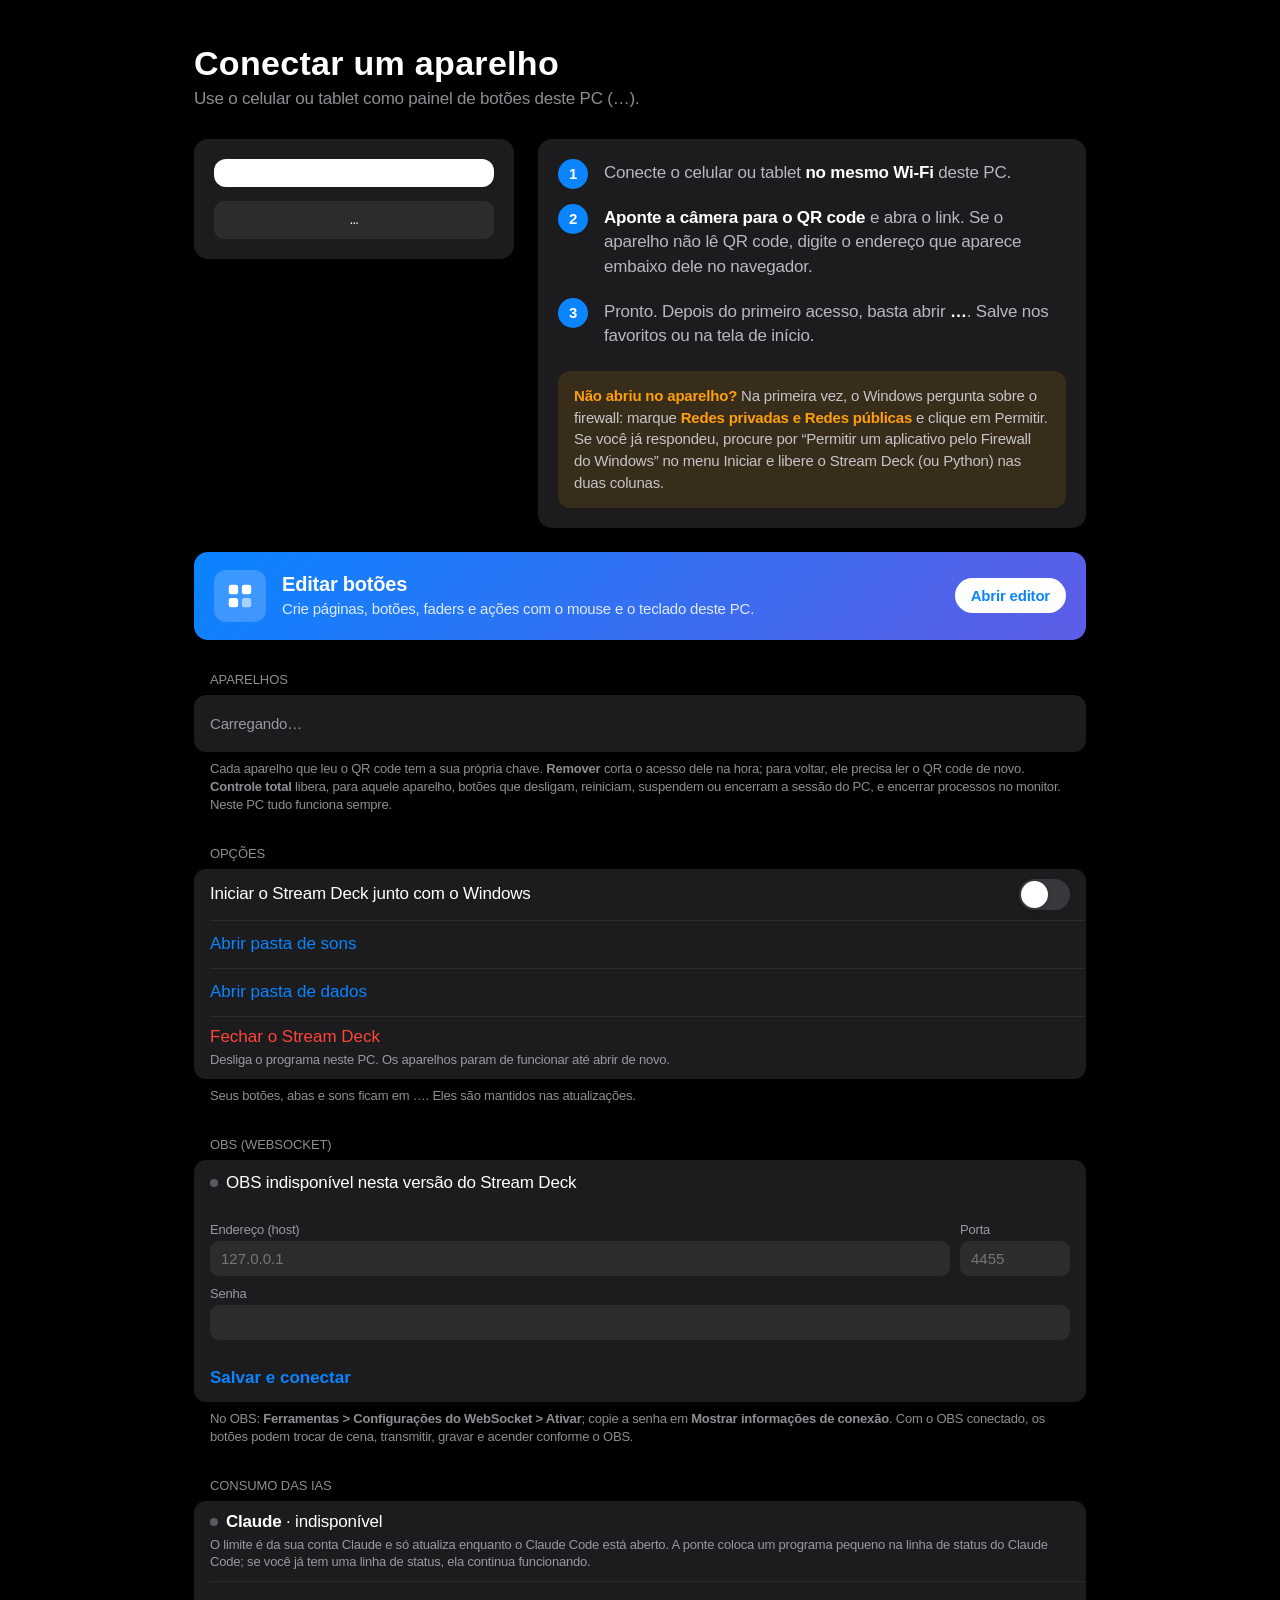
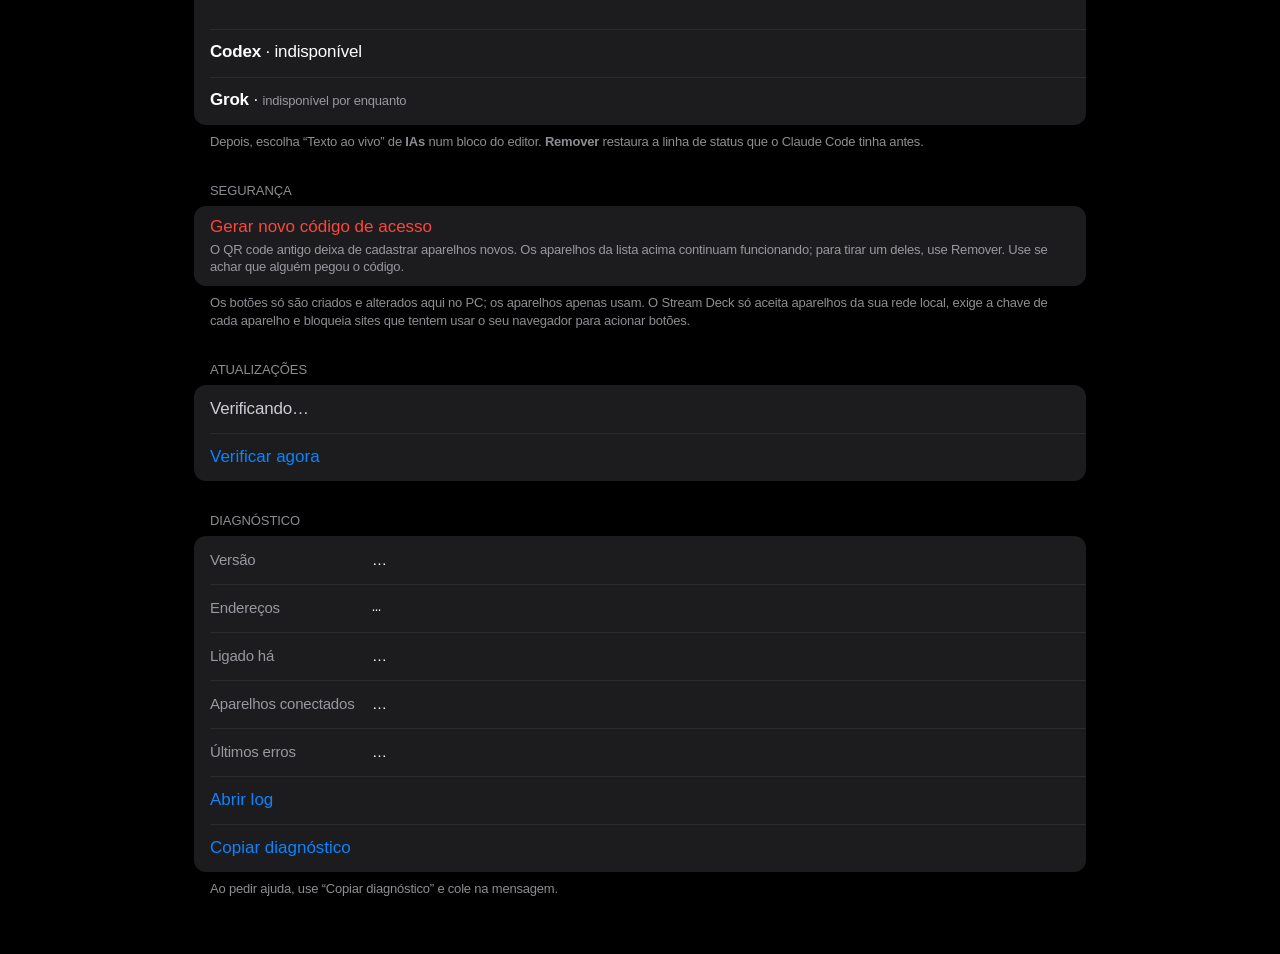
==== commit 6741f8fa: "Controle total: so desligar/reiniciar/suspender e encerrar processos Abrir programas e comandos comu" ====
--- a/web/conectar.html
+++ b/web/conectar.html
@@ -143,7 +143,7 @@
   <div class="devs" id="devs"><div class="list"><div class="empty">Carregando…</div></div></div>
   <p class="foot">Cada aparelho que leu o QR code tem a sua própria chave. <b>Remover</b> corta o acesso dele na hora;
     para voltar, ele precisa ler o QR code de novo. <b>Controle total</b> libera, para aquele aparelho, botões que
-    rodam comandos ou abrem programas e arquivos (como desligar ou reiniciar o PC) e encerrar processos no monitor.
+    desligam, reiniciam, suspendem ou encerram a sessão do PC, e encerrar processos no monitor.
     Neste PC tudo funciona sempre.</p>
 
   <div class="hdr">Opções</div>
@@ -523,12 +523,12 @@
     var age = now - v.last_seen;
     return '<div class="list dev" data-id="' + esc(v.id) + '">' +
       '<div class="name"><span class="ic">' + DEV_ICON + '</span><span class="nm">' +
-      '<input class="dname" maxlength="40" value="' + esc(v.name) + '" aria-label="Nome do aparelho" spellcheck="false">' +
+      '<input class="dname" maxlength="40" value="' + esc(v.name) + '" aria-label="Nome do aparelho" title="Clique para renomear" spellcheck="false">' +
       '<div class="s"><span class="dot' + (age > 120 ? " old" : "") + '"></span>' + esc(age < 120 ? "conectado agora" : "último acesso " + ago(age)) +
       (v.last_ip ? " · " + esc(v.last_ip) : "") + " · desde " + esc(hhmm(v.created).split(" ")[0]) +
       (v.full ? '<span class="badge">Controle total</span>' : "") + pagesLabel(v, d.pages) + "</div></span></div>" +
       '<div class="item"><span class="t">Páginas que aparecem<div class="chips">' + chips + "</div></span></div>" +
-      '<label class="item"><span class="t">Controle total<span class="s">Permite botões que rodam comandos ou abrem programas e arquivos (desligar, reiniciar…) e encerrar processos.</span></span>' +
+      '<label class="item"><span class="t">Controle total<span class="s">Permite botões que desligam, reiniciam ou suspendem o PC e encerrar processos.</span></span>' +
       '<input type="checkbox" class="dfull"' + (v.full ? " checked" : "") + "></label>" +
       '<div class="item btn"><button class="danger drm">Remover aparelho</button></div></div>';
   }).join("");
@@ -543,7 +543,7 @@
     };
     card.querySelector(".dfull").onchange = function (e) {
       var on = e.target.checked;
-      if (on && !confirm("Dar Controle total a “" + v.name + "”? Ele poderá usar botões que rodam comandos, abrem programas (inclusive desligar o PC) e encerrar processos.")) { e.target.checked = false; return; }
+      if (on && !confirm("Dar Controle total a “" + v.name + "”? Ele poderá desligar, reiniciar ou suspender o PC e encerrar processos.")) { e.target.checked = false; return; }
       devSave(id, "full", on);
     };
     card.querySelector(".drm").onclick = function () {
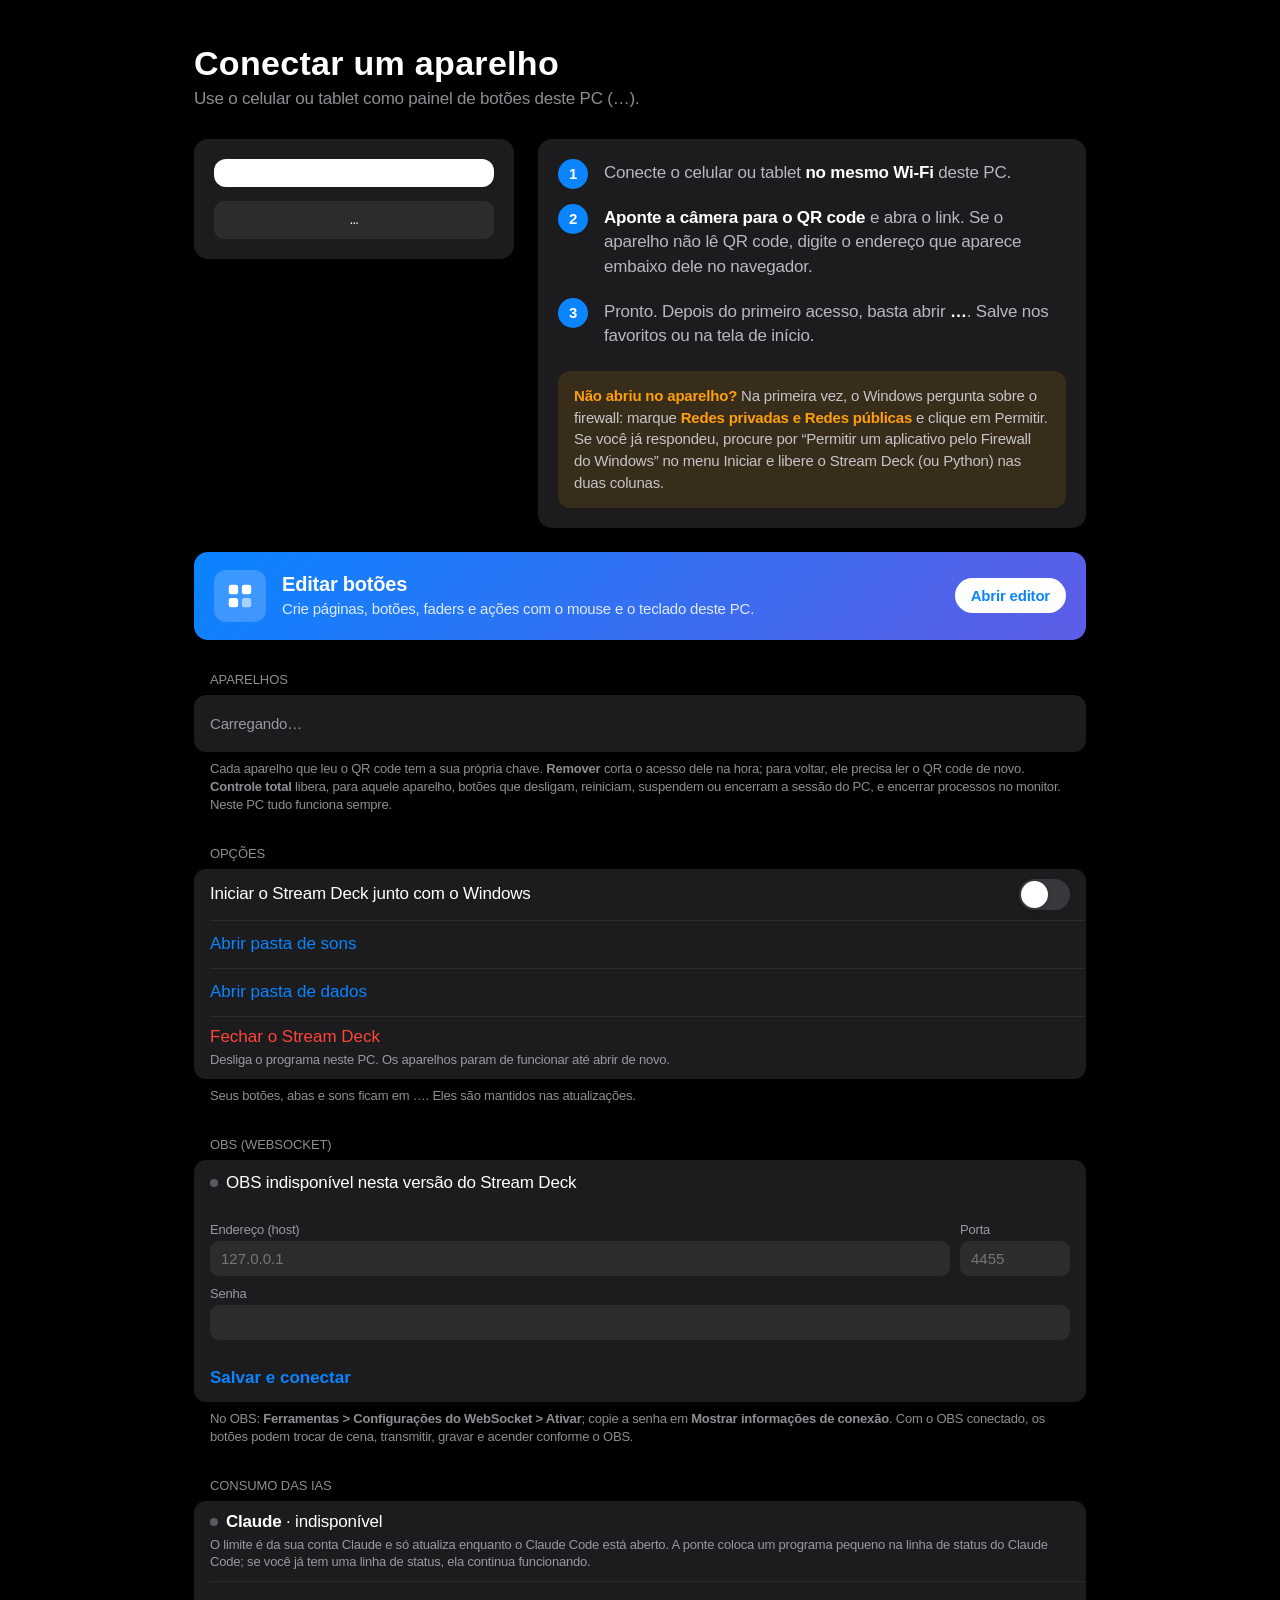
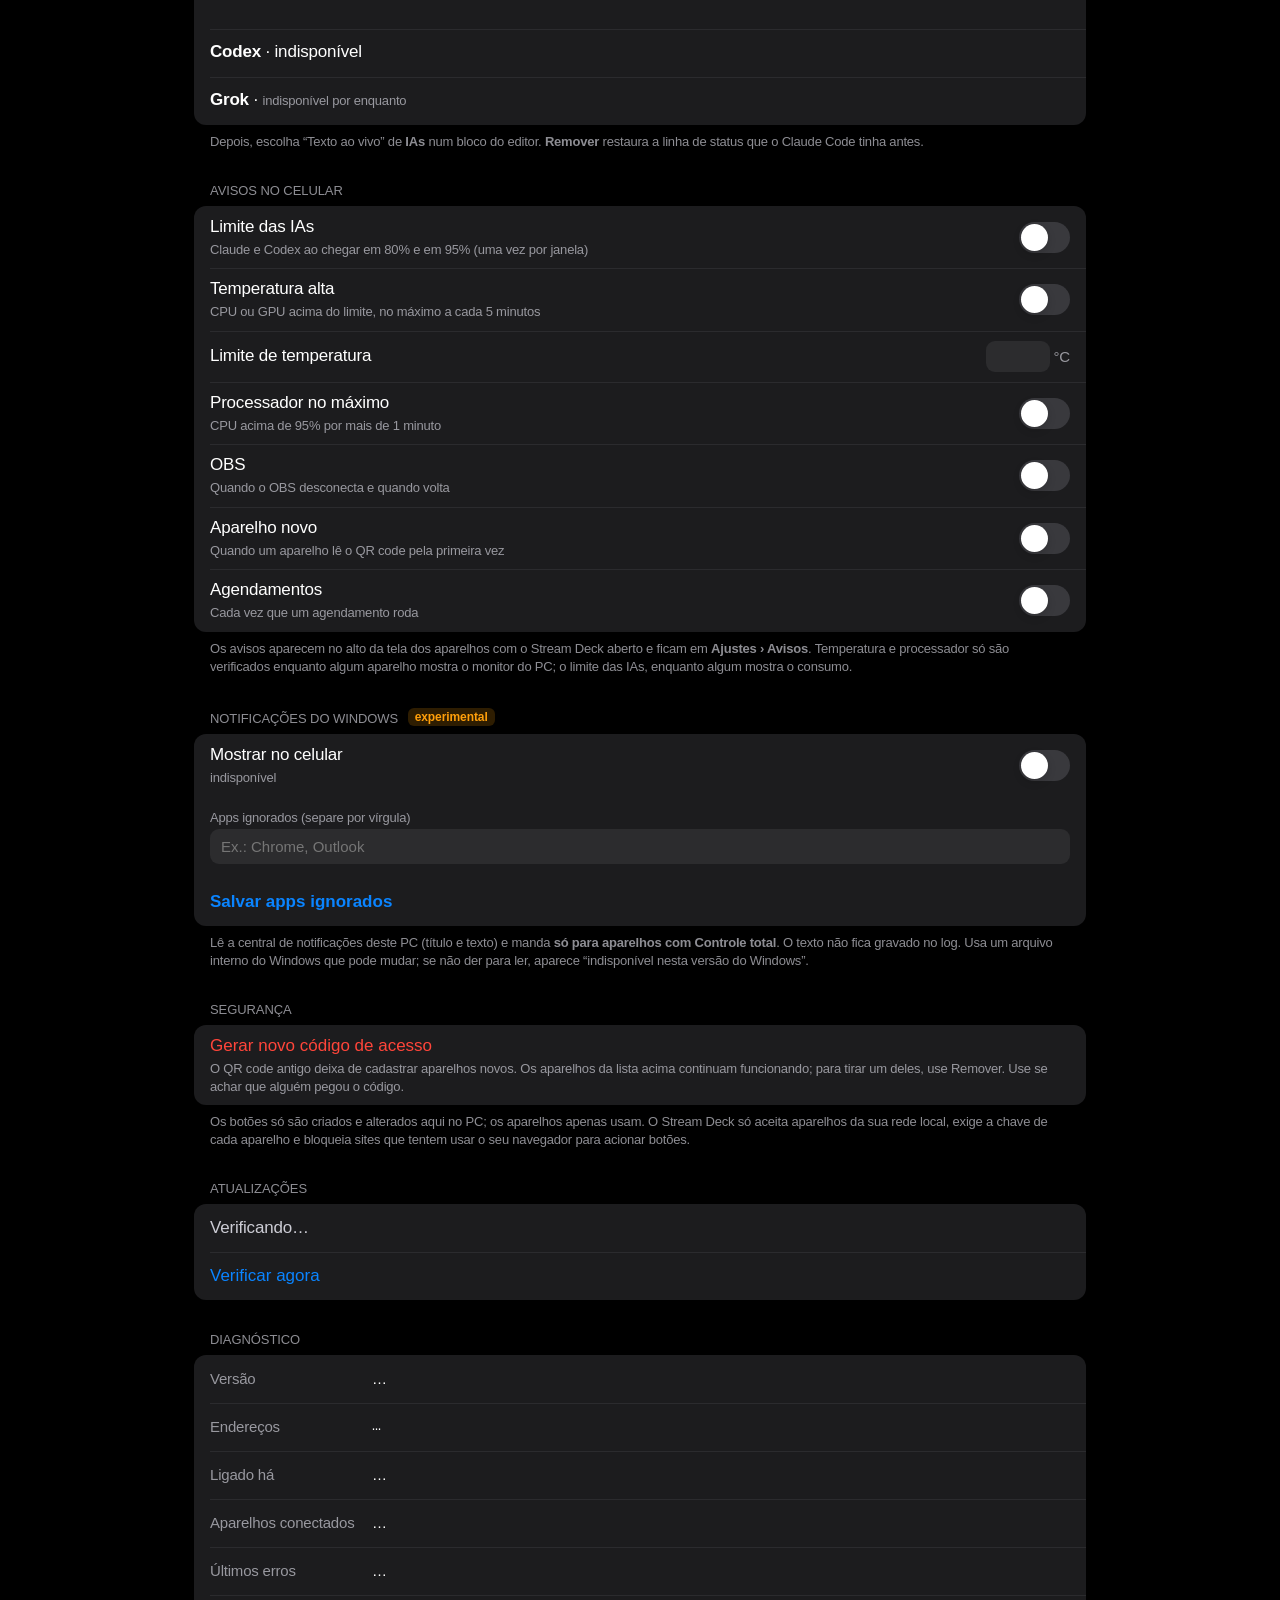
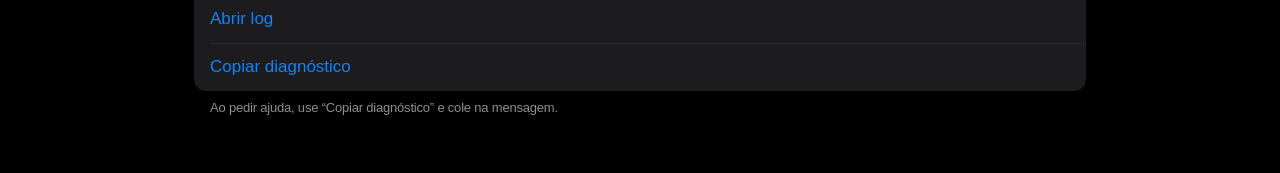
==== commit cfc37072: "Avisos no celular: faixa, central de avisos e cartao Avisos no Conectar Co-Authored-By: Claude Opus " ====
--- a/web/conectar.html
+++ b/web/conectar.html
@@ -106,6 +106,11 @@
     vertical-align: 2px; background: rgba(255,159,10,0.18); color: #ff9f0a; }
   .badge.lim { background: rgba(10,132,255,0.18); color: #64b5ff; }
   .empty { padding: 18px 16px; color: rgba(235,235,245,0.6); font-size: 15px; line-height: 1.45; }
+  .avlim { color: rgba(235,235,245,0.6); font-size: 15px; white-space: nowrap; }
+  .avlim input { width: 64px; background: #2c2c2e; border: 0; border-radius: 9px; color: #fff; font: inherit; font-size: 15px;
+    padding: 7px 9px; outline: none; text-align: right; }
+  .avlim input:focus { box-shadow: 0 0 0 2px #0a84ff; }
+  .hdr .badge { text-transform: none; }
   @media (max-width: 760px) { .grid { grid-template-columns: 1fr; } main { padding: 28px 16px 40px; } h1 { font-size: 28px; } }
 </style>
 </head>
@@ -180,6 +185,29 @@
     <div class="item"><span class="t"><b>Grok</b> · <span class="muted">indisponível por enquanto</span></span></div>
   </div>
   <p class="foot">Depois, escolha “Texto ao vivo” de <b>IAs</b> num bloco do editor. <b>Remover</b> restaura a linha de status que o Claude Code tinha antes.</p>
+
+  <div class="hdr">Avisos no celular</div>
+  <div class="list" id="avCard">
+    <label class="item"><span class="t">Limite das IAs<span class="s">Claude e Codex ao chegar em 80% e em 95% (uma vez por janela)</span></span><input type="checkbox" data-av="ia"></label>
+    <label class="item"><span class="t">Temperatura alta<span class="s">CPU ou GPU acima do limite, no máximo a cada 5 minutos</span></span><input type="checkbox" data-av="temp"></label>
+    <div class="item"><span class="t">Limite de temperatura</span><span class="avlim"><input id="avTemp" type="number" min="50" max="110" step="1"> °C</span></div>
+    <label class="item"><span class="t">Processador no máximo<span class="s">CPU acima de 95% por mais de 1 minuto</span></span><input type="checkbox" data-av="cpu"></label>
+    <label class="item"><span class="t">OBS<span class="s">Quando o OBS desconecta e quando volta</span></span><input type="checkbox" data-av="obs"></label>
+    <label class="item"><span class="t">Aparelho novo<span class="s">Quando um aparelho lê o QR code pela primeira vez</span></span><input type="checkbox" data-av="device"></label>
+    <label class="item"><span class="t">Agendamentos<span class="s">Cada vez que um agendamento roda</span></span><input type="checkbox" data-av="schedule"></label>
+  </div>
+  <p class="foot">Os avisos aparecem no alto da tela dos aparelhos com o Stream Deck aberto e ficam em <b>Ajustes › Avisos</b>.
+    Temperatura e processador só são verificados enquanto algum aparelho mostra o monitor do PC; o limite das IAs, enquanto algum mostra o consumo.</p>
+
+  <div class="hdr">Notificações do Windows <span class="badge">experimental</span></div>
+  <div class="list" id="nwCard">
+    <label class="item"><span class="t">Mostrar no celular<span class="s" id="nwStatus">…</span></span><input type="checkbox" data-av="windows"></label>
+    <div class="obsf"><label class="full">Apps ignorados (separe por vírgula)<input id="nwIgn" placeholder="Ex.: Chrome, Outlook" autocomplete="off" spellcheck="false"></label></div>
+    <div class="item btn"><button id="nwSave" class="primary">Salvar apps ignorados</button></div>
+  </div>
+  <p class="foot">Lê a central de notificações deste PC (título e texto) e manda <b>só para aparelhos com Controle total</b>.
+    O texto não fica gravado no log. Usa um arquivo interno do Windows que pode mudar; se não der para ler, aparece
+    “indisponível nesta versão do Windows”.</p>
 
   <div class="hdr">Segurança</div>
   <div class="list">
@@ -488,8 +516,44 @@
 };
 loadIa();
 
+/* ------------------------------------------------------------- avisos --- */
+/* GET/POST /api/local/avisos -> {types:{ia,temp,cpu,obs,device,schedule,windows}, temp_limit,
+   ignored_apps:[..], windows_status, is_windows}; POST aceita so as chaves mudadas */
+function showAv(d) {
+  if (!d || d.ok === false) { $("nwStatus").textContent = "indisponível"; return; }
+  Array.prototype.forEach.call(document.querySelectorAll("[data-av]"), function (c) {
+    c.checked = !!d.types[c.getAttribute("data-av")];
+  });
+  if (document.activeElement !== $("avTemp")) $("avTemp").value = d.temp_limit;
+  if (document.activeElement !== $("nwIgn")) $("nwIgn").value = (d.ignored_apps || []).join(", ");
+  var st = d.windows_status || "";
+  $("nwStatus").textContent = st === "desligado" ? "Desligado" : st.charAt(0).toUpperCase() + st.slice(1);
+  $("nwStatus").className = "s" + (/indispon/.test(st) ? " err" : "");
+}
+function avSave(body) {
+  api("/api/local/avisos", body).then(function (r) {
+    if (!r.ok) alert("Não salvou: " + (r.error || ""));
+    loadAv();
+  }, function () { alert("Sem resposta do Stream Deck."); loadAv(); });
+}
+function loadAv() { api("/api/local/avisos").then(showAv, function () { showAv(null); }); }
+Array.prototype.forEach.call(document.querySelectorAll("[data-av]"), function (c) {
+  c.onchange = function () { var t = {}; t[c.getAttribute("data-av")] = c.checked; avSave({ types: t }); };
+});
+$("avTemp").onchange = function () {
+  var v = parseInt($("avTemp").value, 10);
+  if (isNaN(v) || v < 50 || v > 110) { alert("Use um limite entre 50 e 110 °C."); return loadAv(); }
+  avSave({ temp_limit: v });
+};
+$("nwSave").onclick = function () {
+  avSave({ ignored_apps: $("nwIgn").value.split(",").map(function (x) { return x.trim(); }).filter(Boolean) });
+};
+loadAv();
+setInterval(function () { if (!document.hidden) loadAv(); }, 10000);
+
 /* ---------------------------------------------------------- aparelhos --- */
-/* GET /api/local/devices -> {devices:[{id,name,created,last_seen,last_ip,pages,full}], pages:[{name,index}]}
+/* GET /api/local/devices -> {devices:[{id,name,created,last_seen,last_ip,pages,full}], pages:[{name,index,id}]}
+   pages dos aparelhos = ids das paginas (null = todas)
    (sem as chaves); POST {id, op: rename|pages|full|remove, value} */
 var devData = null, devTimer = null;
 var DEV_ICON = '<svg width="20" height="20" viewBox="0 0 24 24"><rect x="6" y="2.5" width="12" height="19" rx="2.6" fill="none" stroke="#fff" stroke-width="1.8"/><circle cx="12" cy="18" r="1.1" fill="#fff"/></svg>';
@@ -502,8 +566,9 @@
 }
 function pagesLabel(d, pages) {
   if (d.pages == null) return "";
-  if (!d.pages.length) return '<span class="badge lim">nenhuma página</span>';
-  return '<span class="badge lim">' + d.pages.length + (d.pages.length === 1 ? " página" : " páginas") + "</span>";
+  var n = d.pages.filter(function (x) { return pages.some(function (y) { return y.id === x; }); }).length;
+  if (!n) return '<span class="badge lim">nenhuma página</span>';
+  return '<span class="badge lim">' + n + (n === 1 ? " página" : " páginas") + "</span>";
 }
 function renderDevs() {
   var box = $("devs"), d = devData;
@@ -517,8 +582,8 @@
   box.innerHTML = d.devices.map(function (v) {
     var all = v.pages == null, chips = '<button class="chip all' + (all ? " on" : "") + '" data-all="1">Todas</button>';
     d.pages.forEach(function (p) {
-      var on = all || v.pages.indexOf(p.index) >= 0;
-      chips += '<button class="chip' + (on ? " on" : "") + '" data-p="' + p.index + '">' + esc(p.name || "Página " + (p.index + 1)) + "</button>";
+      var on = all || v.pages.indexOf(p.id) >= 0;
+      chips += '<button class="chip' + (on ? " on" : "") + '" data-p="' + esc(p.id || "") + '">' + esc(p.name || "Página " + (p.index + 1)) + "</button>";
     });
     var age = now - v.last_seen;
     return '<div class="list dev" data-id="' + esc(v.id) + '">' +
@@ -527,7 +592,8 @@
       '<div class="s"><span class="dot' + (age > 120 ? " old" : "") + '"></span>' + esc(age < 120 ? "conectado agora" : "último acesso " + ago(age)) +
       (v.last_ip ? " · " + esc(v.last_ip) : "") + " · desde " + esc(hhmm(v.created).split(" ")[0]) +
       (v.full ? '<span class="badge">Controle total</span>' : "") + pagesLabel(v, d.pages) + "</div></span></div>" +
-      '<div class="item"><span class="t">Páginas que aparecem<div class="chips">' + chips + "</div></span></div>" +
+      '<div class="item"><span class="t">Páginas que aparecem<div class="chips">' + chips + "</div>" +
+        (all ? "" : '<span class="s">Páginas novas não aparecem nos aparelhos com páginas escolhidas até você marcar.</span>') + "</span></div>" +
       '<label class="item"><span class="t">Controle total<span class="s">Permite botões que desligam, reiniciam ou suspendem o PC e encerrar processos.</span></span>' +
       '<input type="checkbox" class="dfull"' + (v.full ? " checked" : "") + "></label>" +
       '<div class="item btn"><button class="danger drm">Remover aparelho</button></div></div>';
@@ -553,7 +619,10 @@
     Array.prototype.forEach.call(card.querySelectorAll(".chip"), function (c) {
       c.onclick = function () {
         if (c.getAttribute("data-all")) return devSave(id, "pages", null);
-        var p = parseInt(c.getAttribute("data-p"), 10), cur = v.pages == null ? d.pages.map(function (x) { return x.index; }) : v.pages.slice();
+        var p = c.getAttribute("data-p"), cur = v.pages == null ? d.pages.map(function (x) { return x.id; }) : v.pages.filter(function (x) {
+          return d.pages.some(function (y) { return y.id === x; });   /* ids de paginas apagadas saem */
+        });
+        if (!p) return;
         var i = cur.indexOf(p);
         if (i >= 0) cur.splice(i, 1); else cur.push(p);
         devSave(id, "pages", cur.length === d.pages.length ? null : cur);
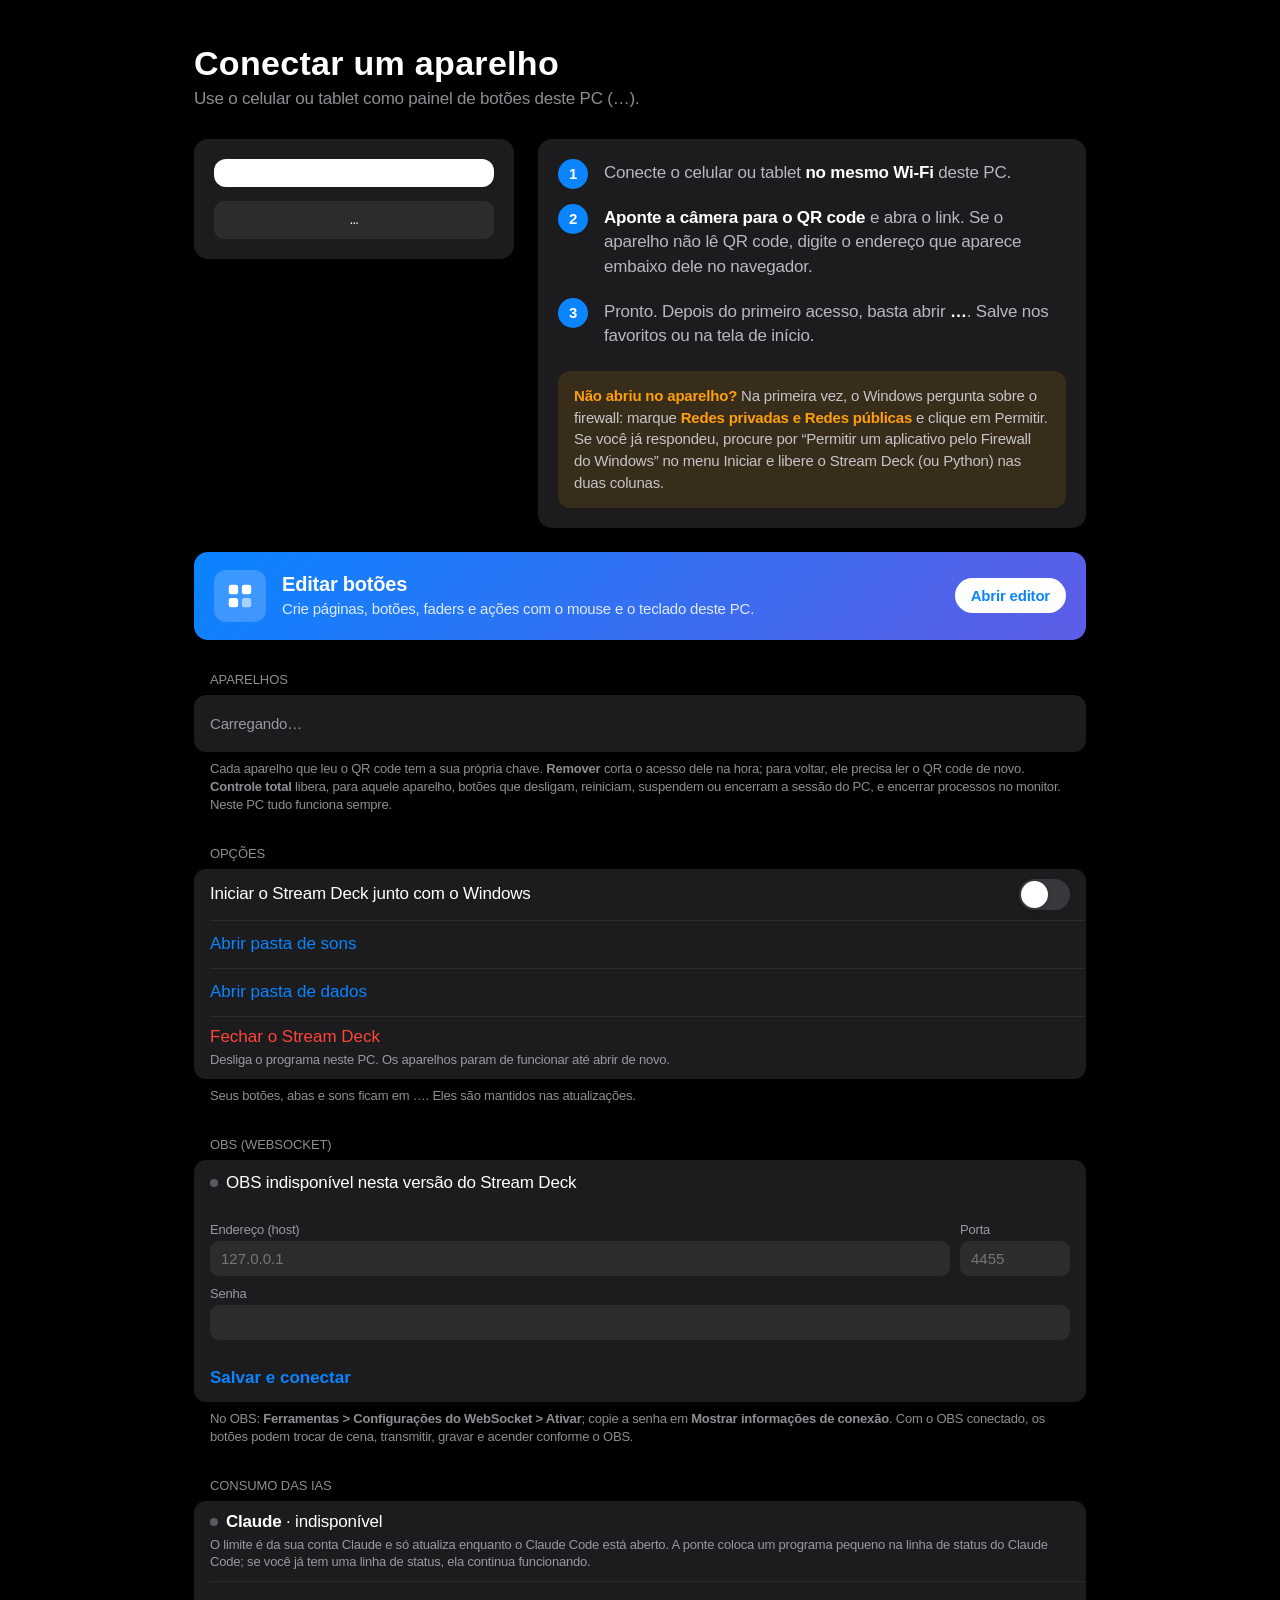
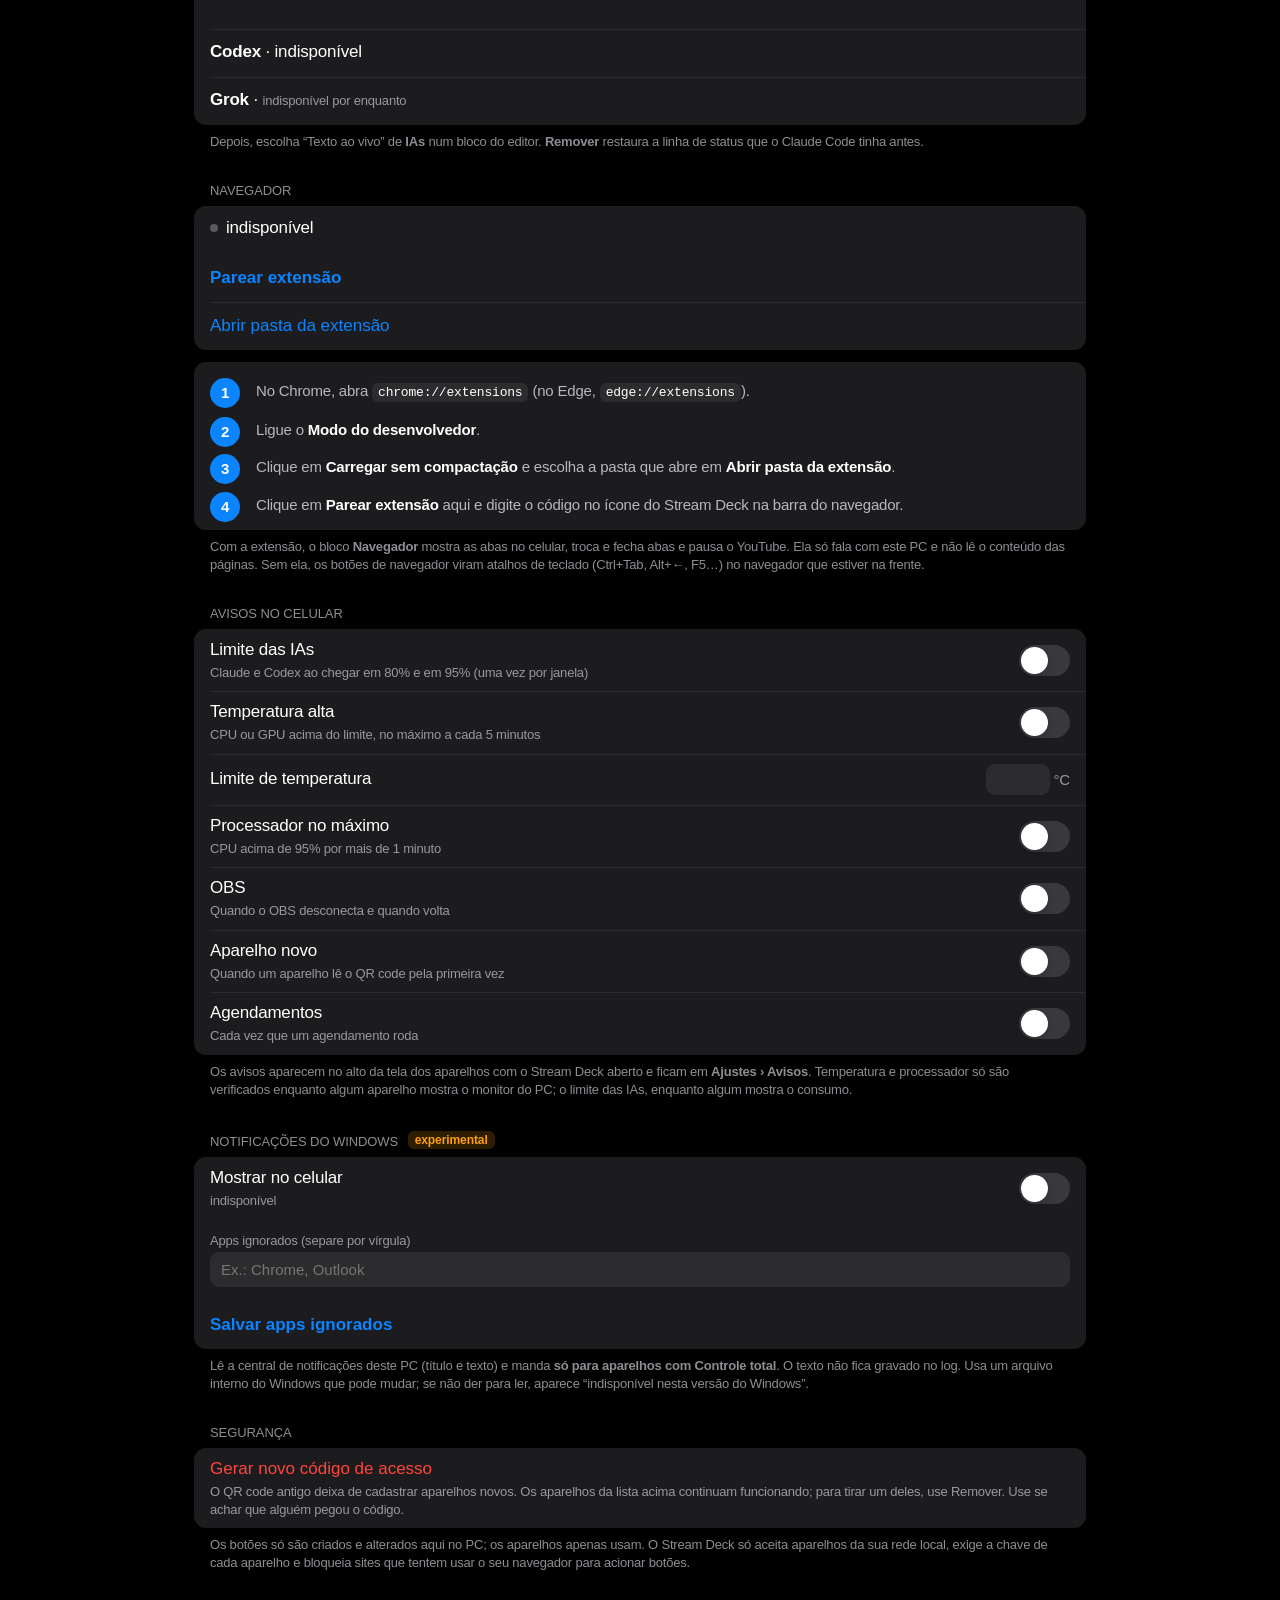
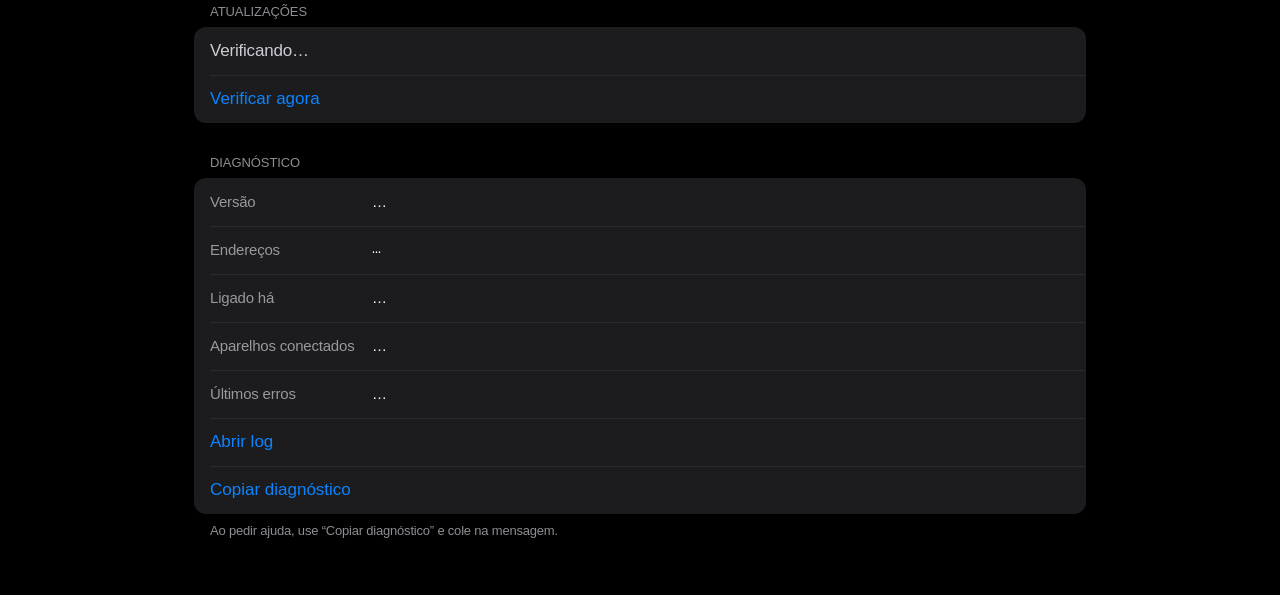
==== commit f5923977: "Editor e Conectar: bloco e acao Navegador, cartao Parear extensao; extensao fala so por POST (Chrome" ====
--- a/web/conectar.html
+++ b/web/conectar.html
@@ -111,6 +111,14 @@
     padding: 7px 9px; outline: none; text-align: right; }
   .avlim input:focus { box-shadow: 0 0 0 2px #0a84ff; }
   .hdr .badge { text-transform: none; }
+  .paircode { display: flex; align-items: center; gap: 16px; padding: 14px 16px; }
+  .paircode .code { font-family: "SF Mono", Menlo, Consolas, monospace; font-size: 30px; font-weight: 700; letter-spacing: 6px;
+    background: #2c2c2e; border-radius: 10px; padding: 8px 16px; color: #fff; user-select: all; }
+  .paircode .s { font-size: 13px; color: rgba(235,235,245,0.6); line-height: 1.4; }
+  ol.steps { padding: 16px 16px 0; }
+  ol.steps li { padding-bottom: 14px; font-size: 15px; }
+  ol.steps code { font-family: "SF Mono", Menlo, Consolas, monospace; font-size: 13px; background: #2c2c2e; border-radius: 6px;
+    padding: 2px 6px; color: #fff; user-select: all; }
   @media (max-width: 760px) { .grid { grid-template-columns: 1fr; } main { padding: 28px 16px 40px; } h1 { font-size: 28px; } }
 </style>
 </head>
@@ -185,6 +193,28 @@
     <div class="item"><span class="t"><b>Grok</b> · <span class="muted">indisponível por enquanto</span></span></div>
   </div>
   <p class="foot">Depois, escolha “Texto ao vivo” de <b>IAs</b> num bloco do editor. <b>Remover</b> restaura a linha de status que o Claude Code tinha antes.</p>
+
+  <div class="hdr">Navegador</div>
+  <div class="list" id="navCard">
+    <div class="item"><span class="t"><span class="dot old" id="navDot"></span><span id="navStatus">Verificando…</span>
+      <span class="s" id="navSub"></span></span></div>
+    <div class="paircode" id="navCode" style="display:none"><span class="code" id="navCodeV"></span>
+      <span class="s">Digite este código na extensão (ícone do Stream Deck na barra do navegador).<br><span id="navLeft"></span></span></div>
+    <div class="item btn"><button id="navPair" class="primary">Parear extensão</button></div>
+    <div class="item btn" id="navFolderRow"><button id="navFolder">Abrir pasta da extensão</button></div>
+    <div class="item btn" id="navUnpairRow" style="display:none"><button id="navUnpair" class="danger">Desparear</button></div>
+  </div>
+  <div class="list" style="margin-top:12px">
+    <ol class="steps">
+      <li>No Chrome, abra <code>chrome://extensions</code> (no Edge, <code>edge://extensions</code>).</li>
+      <li>Ligue o <b>Modo do desenvolvedor</b>.</li>
+      <li>Clique em <b>Carregar sem compactação</b> e escolha a pasta que abre em <b>Abrir pasta da extensão</b>.</li>
+      <li>Clique em <b>Parear extensão</b> aqui e digite o código no ícone do Stream Deck na barra do navegador.</li>
+    </ol>
+  </div>
+  <p class="foot">Com a extensão, o bloco <b>Navegador</b> mostra as abas no celular, troca e fecha abas e pausa o YouTube.
+    Ela só fala com este PC e não lê o conteúdo das páginas. Sem ela, os botões de navegador viram atalhos de teclado
+    (Ctrl+Tab, Alt+←, F5…) no navegador que estiver na frente.</p>
 
   <div class="hdr">Avisos no celular</div>
   <div class="list" id="avCard">
@@ -515,6 +545,47 @@
   }, function () { b.disabled = false; er.textContent = "Sem resposta do Stream Deck."; er.style.display = ""; });
 };
 loadIa();
+
+/* ---------------------------------------------------------- navegador --- */
+/* GET/POST /api/local/navegador -> {paired, connected, ext_id, last_seen, tabs, code, code_left, folder, folder_ok};
+   POST {op: pair|unpair|folder} */
+var navLeftT = null;
+function showNav(d) {
+  if (!d || d.ok === false) { $("navStatus").textContent = "indisponível"; return; }
+  $("navDot").className = "dot" + (d.connected ? "" : " old");
+  $("navStatus").textContent = d.connected ? "Extensão conectada · " + d.tabs + (d.tabs === 1 ? " aba" : " abas")
+    : d.paired ? "Extensão pareada, sem contato agora (o navegador está aberto?)" : "Extensão não pareada";
+  $("navSub").textContent = d.paired ? "Navegador pareado: " + d.ext_id : "Sem a extensão, os botões de navegador usam atalhos de teclado.";
+  $("navUnpairRow").style.display = d.paired ? "" : "none";
+  $("navFolderRow").style.display = d.folder_ok ? "" : "none";
+  $("navPair").textContent = d.paired ? "Parear de novo (outro navegador)" : "Parear extensão";
+  clearInterval(navLeftT);
+  if (d.code) {
+    $("navCode").style.display = "";
+    $("navCodeV").textContent = d.code.slice(0, 3) + " " + d.code.slice(3);
+    var end = Date.now() + d.code_left * 1000;
+    var tick = function () {
+      var s = Math.max(0, Math.round((end - Date.now()) / 1000));
+      $("navLeft").textContent = s ? "Vale por " + Math.floor(s / 60) + ":" + ("0" + s % 60).slice(-2) : "Código vencido";
+      if (!s) clearInterval(navLeftT);
+    };
+    tick(); navLeftT = setInterval(tick, 1000);
+  } else $("navCode").style.display = "none";
+}
+function loadNav() { api("/api/local/navegador").then(showNav, function () { showNav(null); }); }
+function navOp(op) {
+  return api("/api/local/navegador", { op: op }).then(function (r) {
+    if (!r.ok) alert("Não deu certo: " + (r.error || ""));
+    else showNav(r);
+  }, function () { alert("Sem resposta do Stream Deck."); });
+}
+$("navPair").onclick = function () { navOp("pair"); };
+$("navFolder").onclick = function () { navOp("folder"); };
+$("navUnpair").onclick = function () {
+  if (confirm("Desparear a extensão? Ela para de ver e controlar o navegador até parear de novo.")) navOp("unpair");
+};
+loadNav();
+setInterval(function () { if (!document.hidden) loadNav(); }, 5000);
 
 /* ------------------------------------------------------------- avisos --- */
 /* GET/POST /api/local/avisos -> {types:{ia,temp,cpu,obs,device,schedule,windows}, temp_limit,
